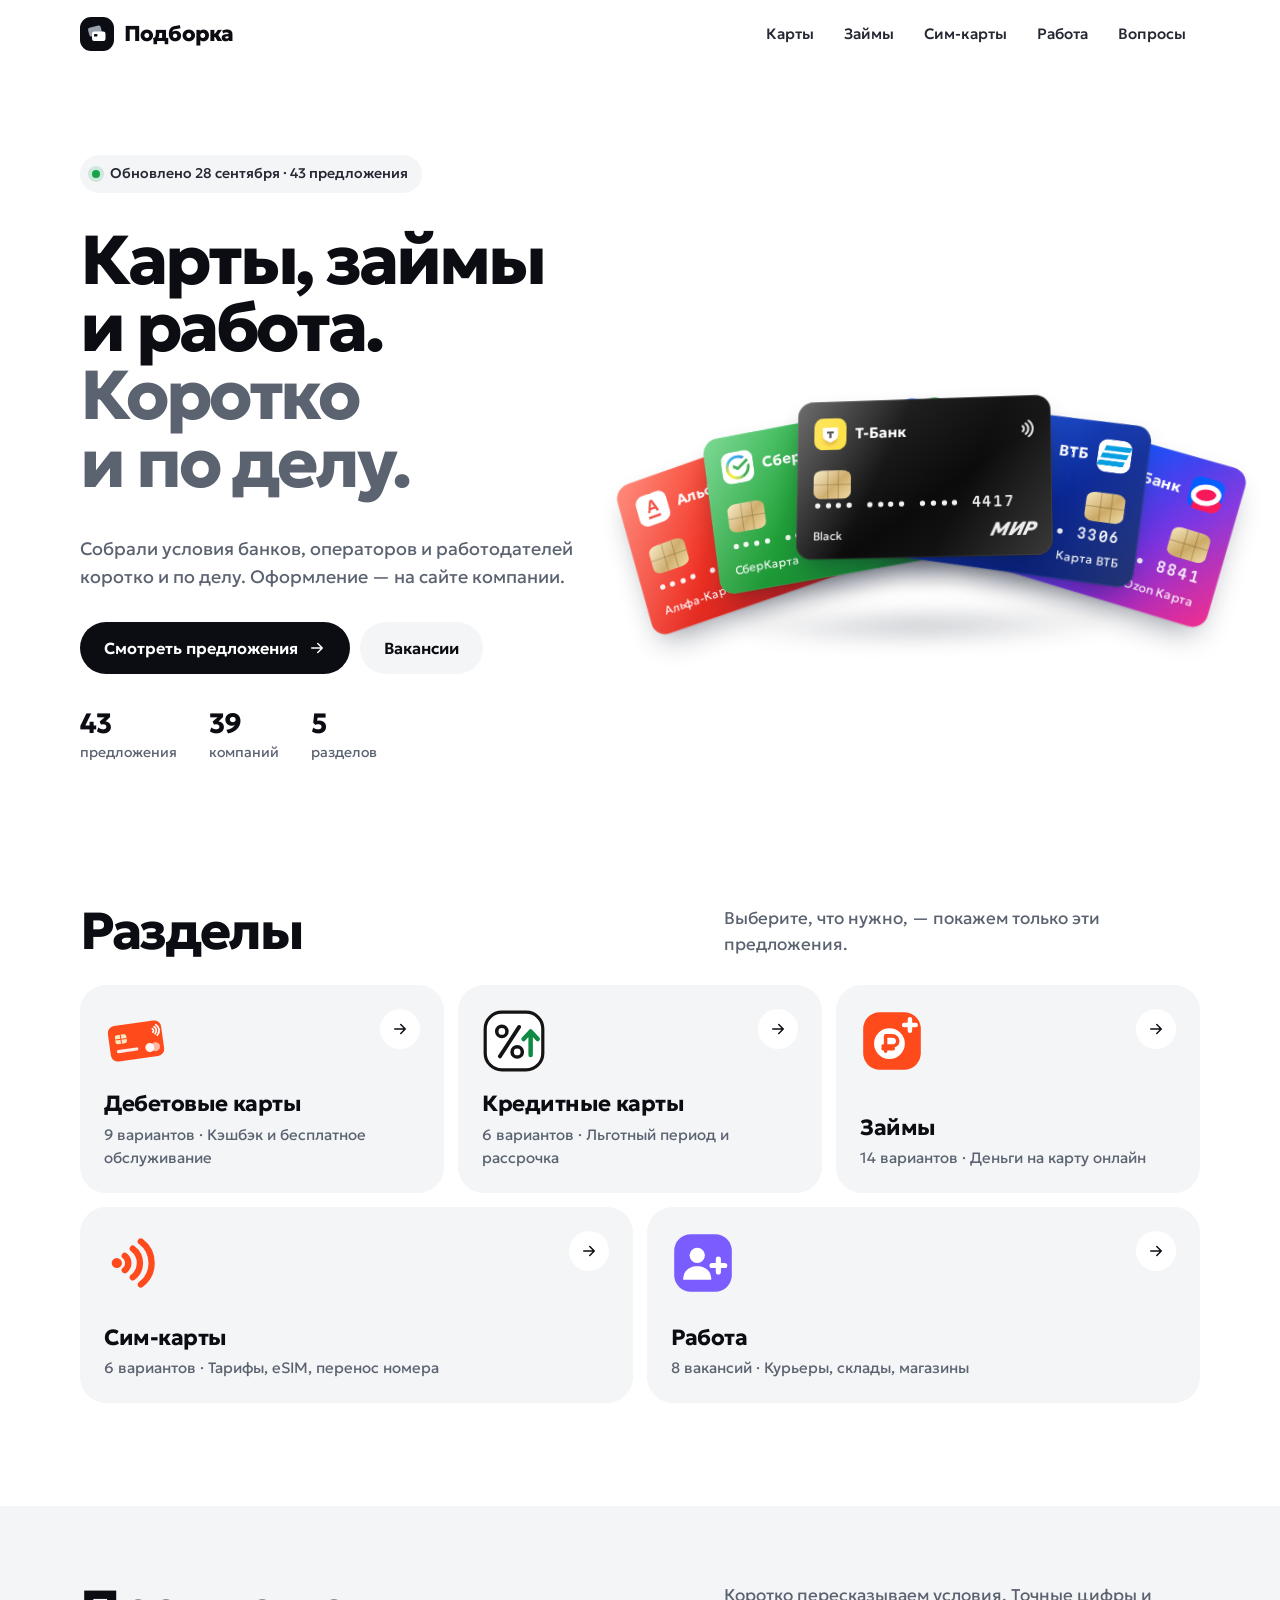
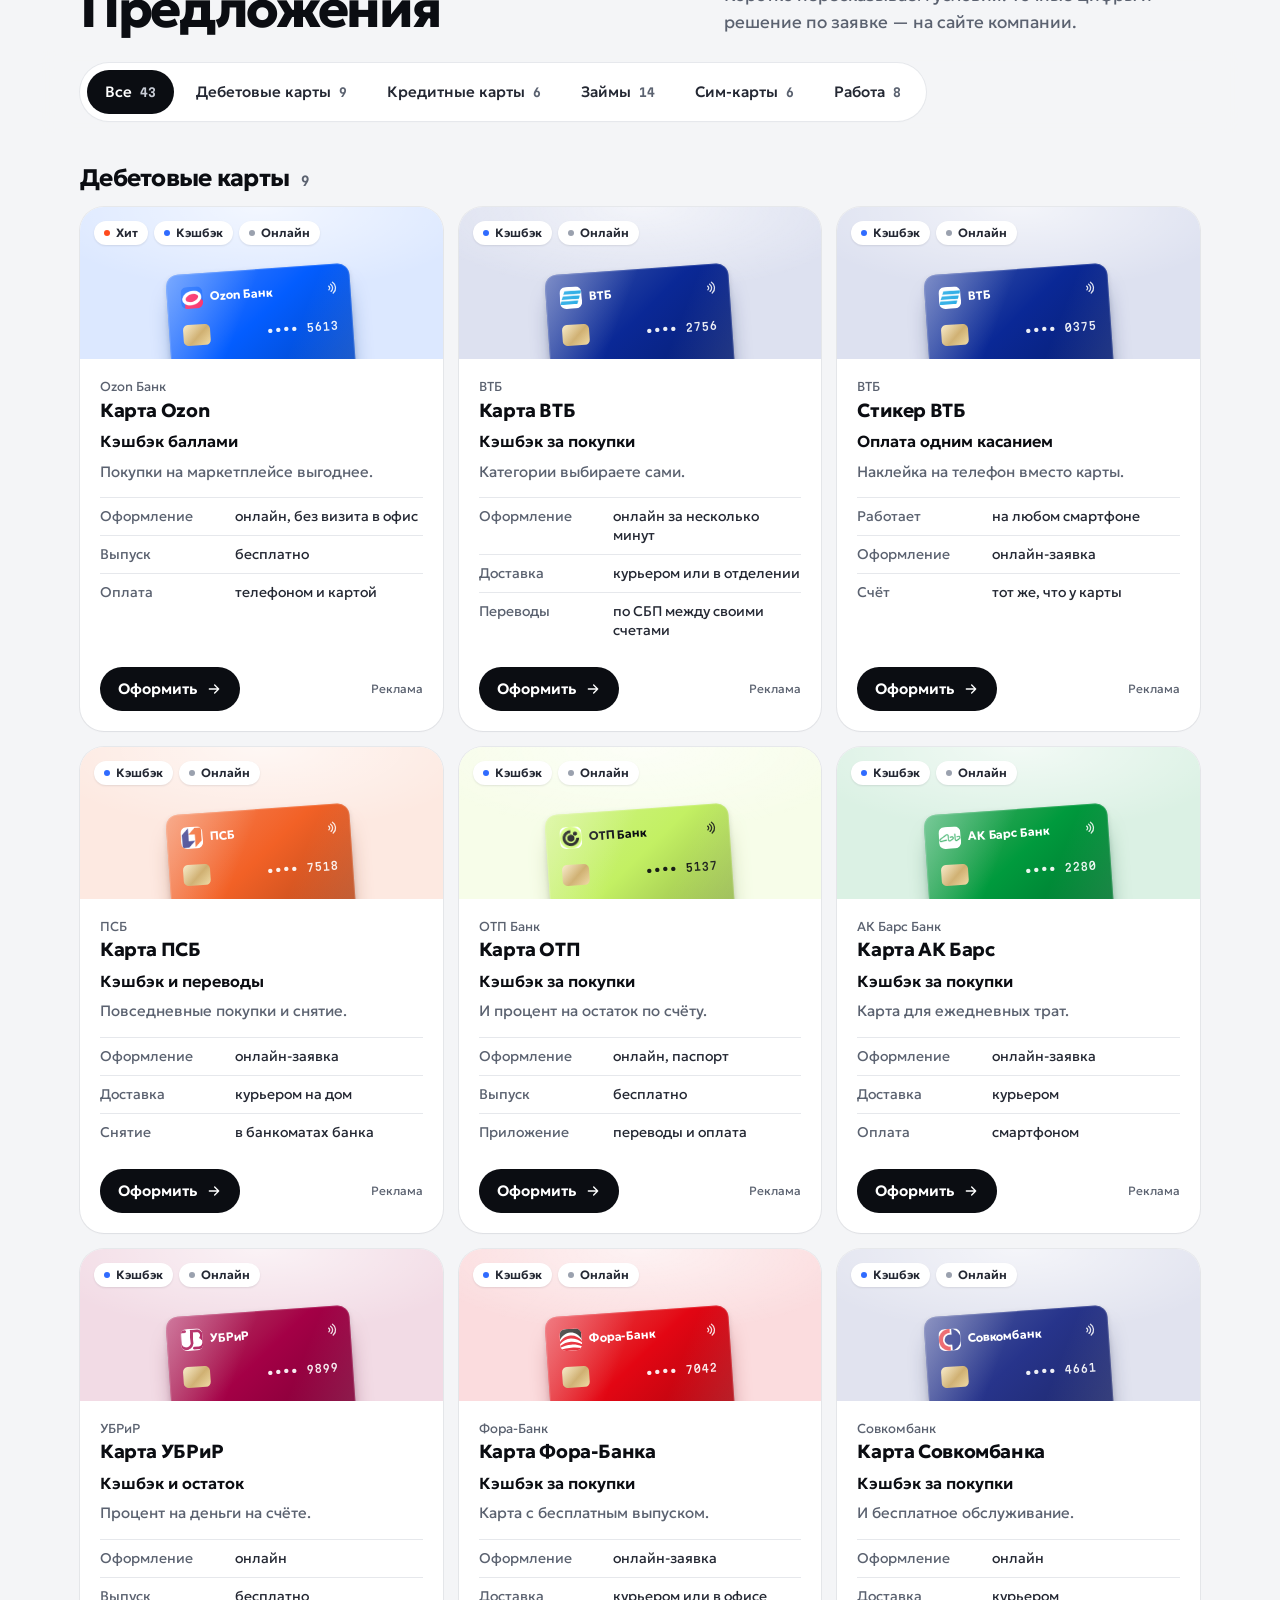
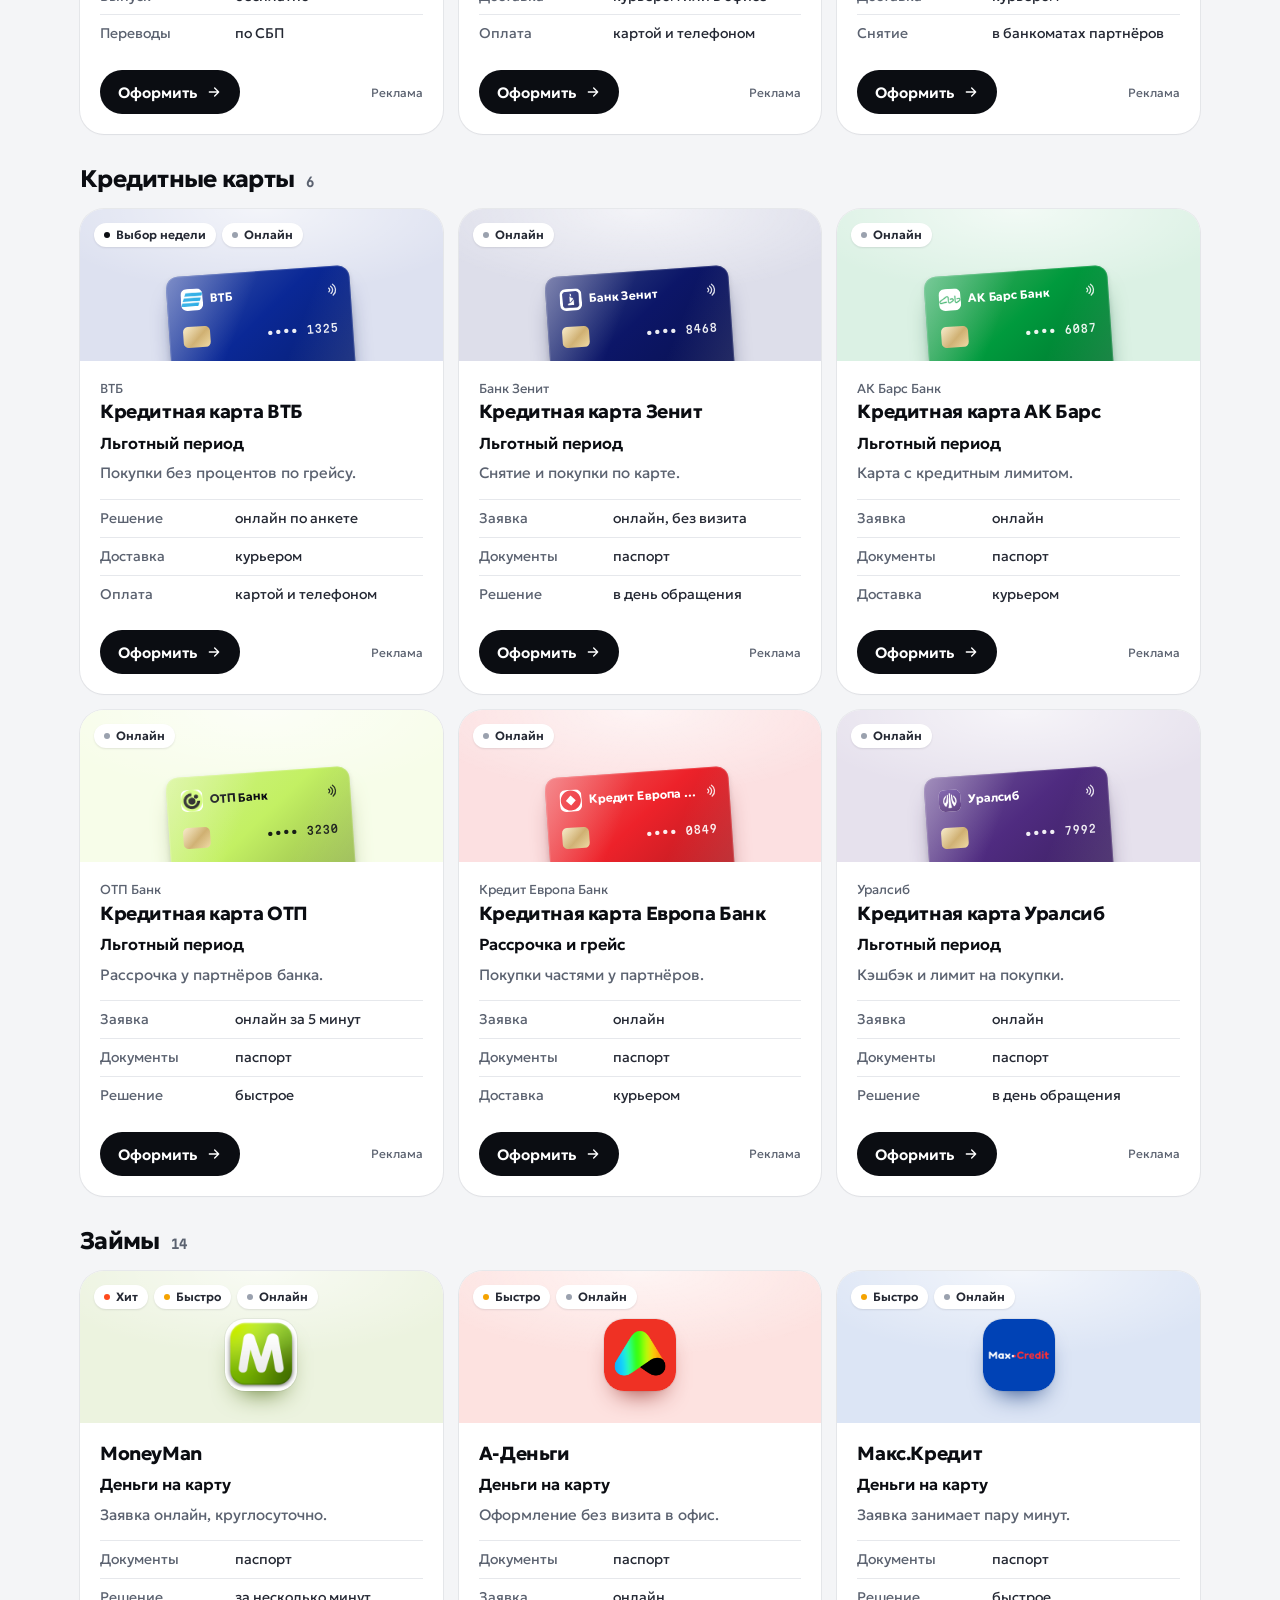
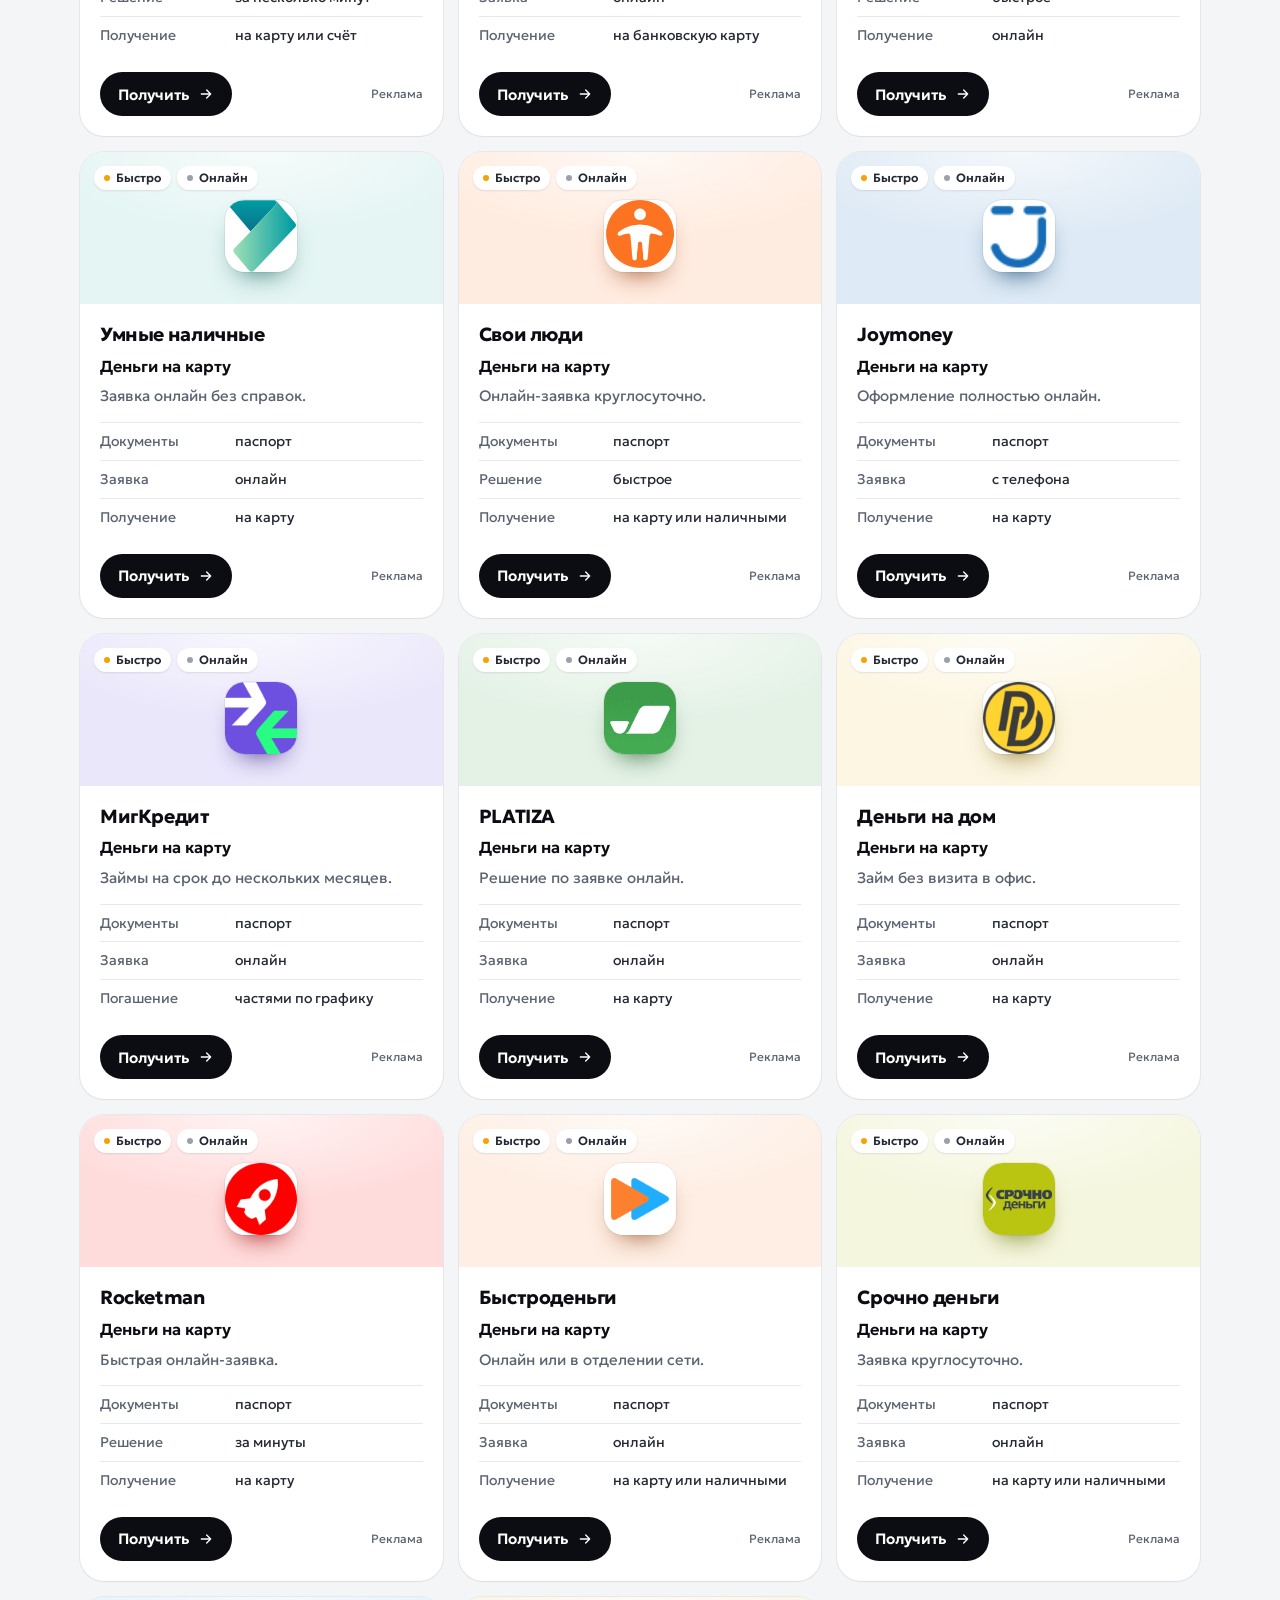
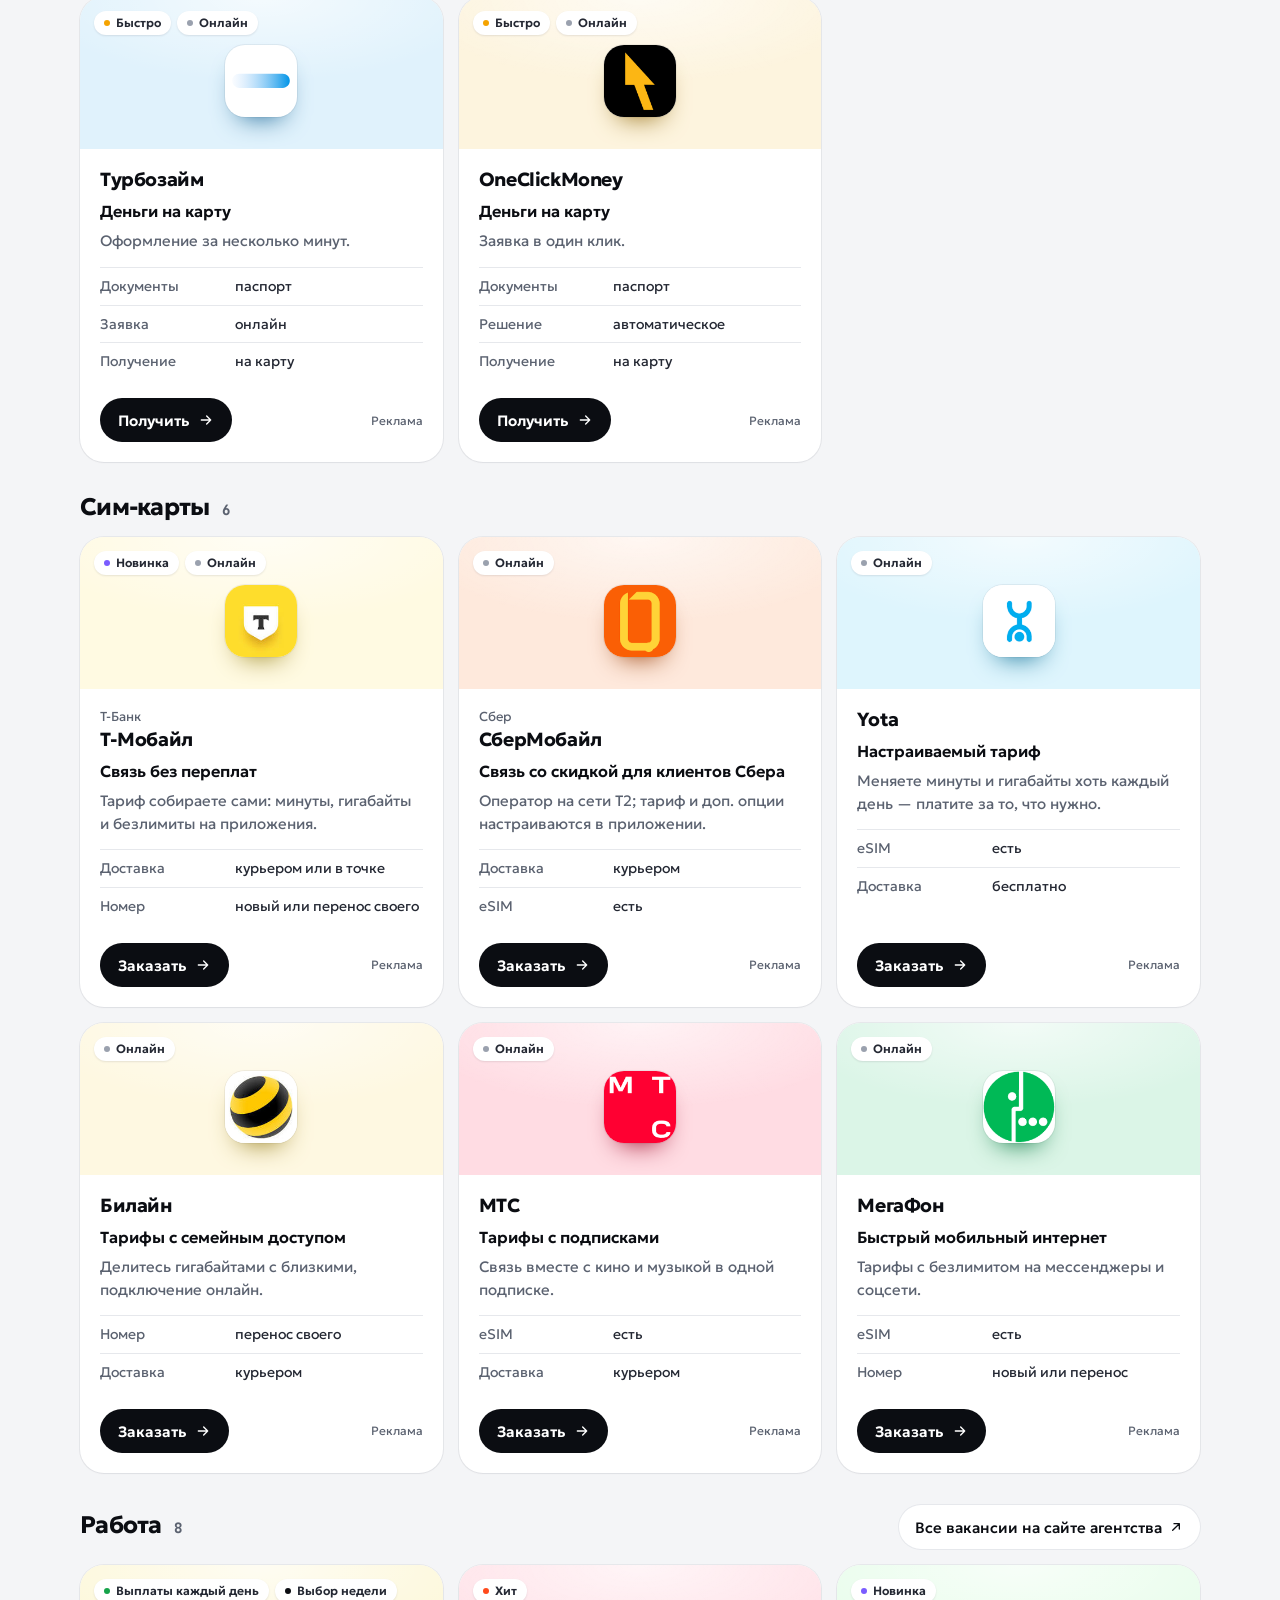
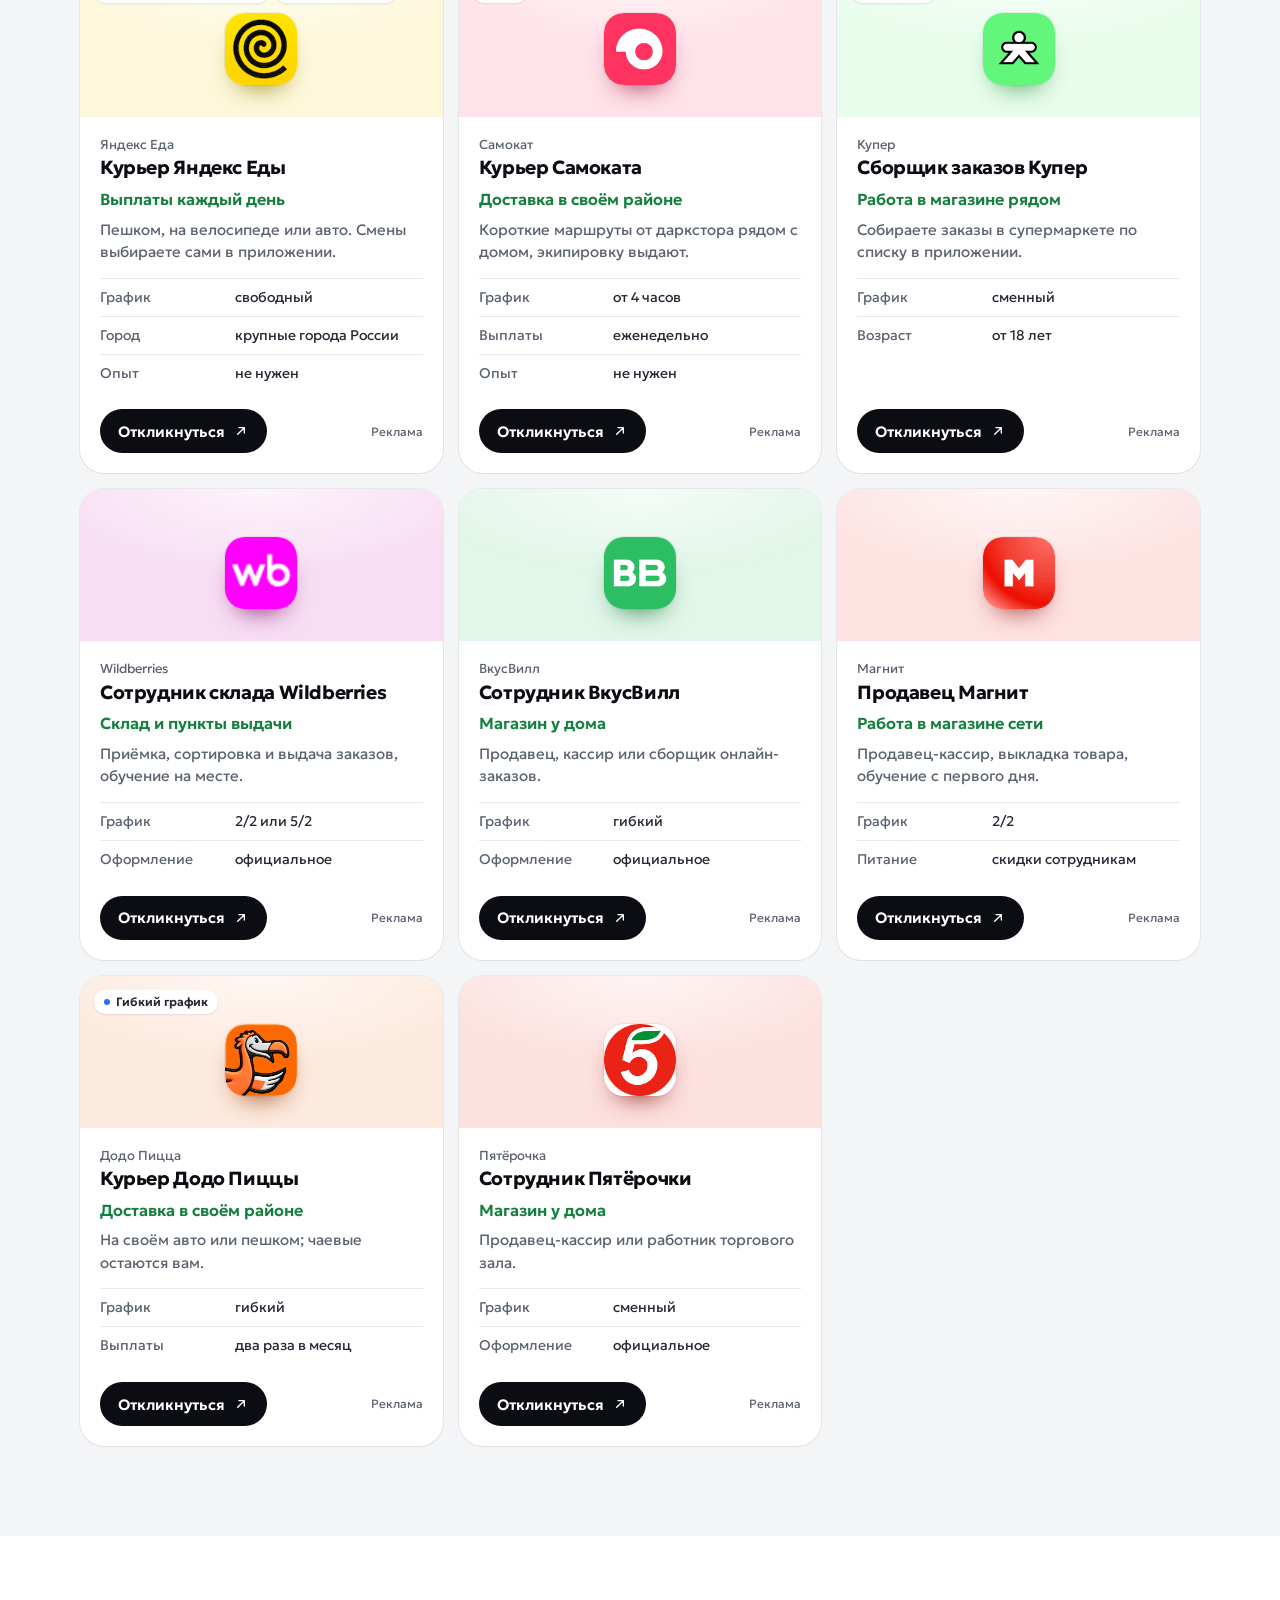
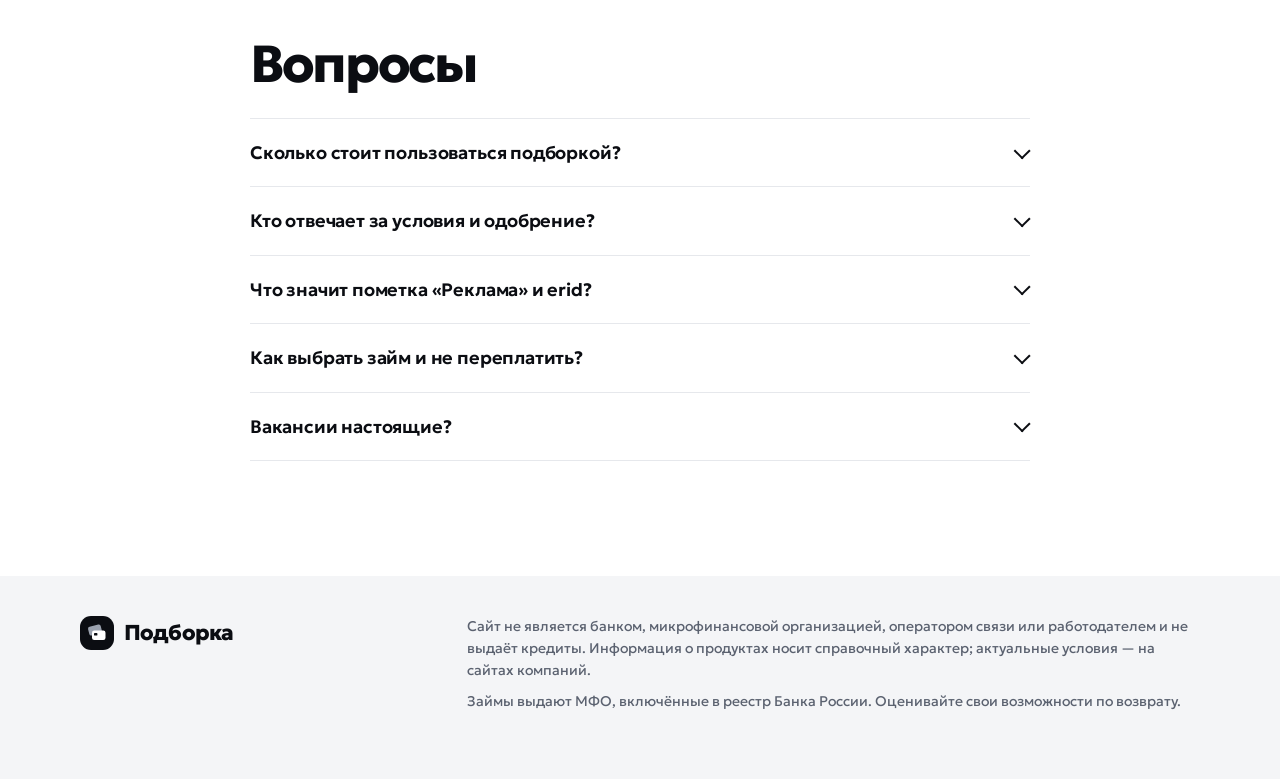
==== index.html @ 1cc056f6 "preview 2026-10-01" ====
<!doctype html>
<html lang="ru">
<head>
<meta charset="utf-8">
<meta name="viewport" content="width=device-width, initial-scale=1">
<title>Подборка — карты, займы, сим-карты и вакансии</title>
<meta name="description" content="Подборка дебетовых и кредитных карт, займов, сим-карт и вакансий с понятными условиями. Оформление на сайтах банков и компаний.">
<meta property="og:type" content="website">
<meta property="og:title" content="Подборка — карты, займы, связь и работа">
<meta property="og:description" content="Подборка карт, займов, сим-карт и вакансий с понятными условиями.">
<meta property="og:image" content="https://daviddavidso.github.io/efir-vitrina/img/og.jpg">
<meta name="twitter:card" content="summary_large_image">
<link rel="icon" href="img/favicon.svg" type="image/svg+xml">
<link rel="preload" href="fonts/Geologica.woff2" as="font" type="font/woff2" crossorigin>
<link rel="stylesheet" href="css/style.css">
<link rel="stylesheet" href="css/emoji.css">
<script>document.documentElement.classList.add('js');</script>
</head>
<body>
<a class="skip" href="#main">Перейти к основному содержимому</a>

<header class="hdr" id="hdr">
  <div class="wrap hdr__in">
    <a class="logo" href="#top"><span class="logo__mark"><svg viewBox="0 0 24 24" aria-hidden="true"><rect x="3.5" y="4.5" width="13" height="9" rx="2" fill="#9AA1AE" transform="rotate(-14 10 9)"/><rect x="7" y="9.5" width="13.5" height="9.5" rx="2.2" fill="#fff"/><rect x="9" y="12" width="3.4" height="2.6" rx=".7" fill="#0B0D12"/></svg></span><span data-site="name">Подборка</span><span class="vh"> — в начало страницы</span></a>
    <nav aria-label="Основное меню">
      <ul>
        <li><a href="#cat-debit">Карты</a></li>
        <li><a href="#cat-mfo">Займы</a></li>
        <li><a href="#cat-sim">Сим-карты</a></li>
        <li><a href="#cat-hr">Работа</a></li>
        <li><a href="#faq">Вопросы</a></li>
      </ul>
    </nav>
    <a class="btn btn--sm" id="tg-link" href="#" hidden>Телеграм<span class="vh">: канал <span data-site="name">Подборка</span> (откроется в новой вкладке)</span></a>
  </div>
</header>

<main id="main">
  <section class="hero wrap" id="top">
    <div class="hero__grid">
      <div class="hero__head">
        <p class="pill"><i aria-hidden="true"></i><span id="pill">Подборка обновляется каждую неделю</span></p>
        <h1 id="hero-h">Карты, займы и&nbsp;работа. <span>Коротко и&nbsp;по&nbsp;делу.</span></h1>
      </div>
      <div class="fan" id="fan" aria-hidden="true">
        <div class="fan__stage" id="fan-stage">
          <div class="fan__floor"></div>
          <div class="bank bank--alfa" data-slot="0">
            <div class="bank__face">
              <div class="bank__top"><img class="bank__logo" src="img/logos/alfabank.png" alt=""><span>Альфа-Банк</span><svg class="bank__nfc" viewBox="0 0 40 60" fill="none" stroke="currentColor" stroke-width="6" stroke-linecap="round"><path d="M6 22 A10 10 0 0 1 6 38"/><path d="M15 14 A20 20 0 0 1 15 46"/><path d="M24 6 A30 30 0 0 1 24 54"/></svg></div>
              <div class="bank__chip"></div><div class="bank__num">•••• •••• •••• 1073</div>
              <div class="bank__bottom"><span>Альфа-Карта</span></div>
            </div>
          </div>
          <div class="bank bank--sber" data-slot="1">
            <div class="bank__face">
              <div class="bank__top"><img class="bank__logo" src="img/logos/sberbank.png" alt=""><span>Сбер</span><svg class="bank__nfc" viewBox="0 0 40 60" fill="none" stroke="currentColor" stroke-width="6" stroke-linecap="round"><path d="M6 22 A10 10 0 0 1 6 38"/><path d="M15 14 A20 20 0 0 1 15 46"/><path d="M24 6 A30 30 0 0 1 24 54"/></svg></div>
              <div class="bank__chip"></div><div class="bank__num">•••• •••• •••• 5520</div>
              <div class="bank__bottom"><span>СберКарта</span></div>
            </div>
          </div>
          <div class="bank bank--t" data-slot="2">
            <div class="bank__face">
              <div class="bank__top"><img class="bank__logo" src="img/logos/tbank.png" alt=""><span>Т-Банк</span><svg class="bank__nfc" viewBox="0 0 40 60" fill="none" stroke="currentColor" stroke-width="6" stroke-linecap="round"><path d="M6 22 A10 10 0 0 1 6 38"/><path d="M15 14 A20 20 0 0 1 15 46"/><path d="M24 6 A30 30 0 0 1 24 54"/></svg></div>
              <div class="bank__chip"></div><div class="bank__num">•••• •••• •••• 4417</div>
              <div class="bank__bottom"><span>Black</span><span class="bank__mir">МИР</span></div>
            </div>
          </div>
          <div class="bank bank--vtb bank--r" data-slot="3">
            <div class="bank__face">
              <div class="bank__top"><img class="bank__logo" src="img/logos/vtb.png" alt=""><span>ВТБ</span><svg class="bank__nfc" viewBox="0 0 40 60" fill="none" stroke="currentColor" stroke-width="6" stroke-linecap="round"><path d="M6 22 A10 10 0 0 1 6 38"/><path d="M15 14 A20 20 0 0 1 15 46"/><path d="M24 6 A30 30 0 0 1 24 54"/></svg></div>
              <div class="bank__chip"></div><div class="bank__num">•••• •••• •••• 3306</div>
              <div class="bank__bottom"><span>Карта ВТБ</span></div>
            </div>
          </div>
          <div class="bank bank--ozon bank--r" data-slot="4">
            <div class="bank__face">
              <div class="bank__top"><img class="bank__logo" src="img/logos/ozon.png" alt=""><span>Ozon Банк</span><svg class="bank__nfc" viewBox="0 0 40 60" fill="none" stroke="currentColor" stroke-width="6" stroke-linecap="round"><path d="M6 22 A10 10 0 0 1 6 38"/><path d="M15 14 A20 20 0 0 1 15 46"/><path d="M24 6 A30 30 0 0 1 24 54"/></svg></div>
              <div class="bank__chip"></div><div class="bank__num">•••• •••• •••• 8841</div>
              <div class="bank__bottom"><span>Ozon Карта</span></div>
            </div>
          </div>
        </div>
      </div>
      <div class="hero__body">
        <p class="hero__lead" data-site="tagline">Собрали условия банков, операторов и работодателей коротко и по делу. Оформление — на сайте компании.</p>
        <div class="hero__cta">
          <a class="btn" href="#catalog">Смотреть предложения<svg viewBox="0 0 24 24" aria-hidden="true" fill="none" stroke="currentColor" stroke-width="2" stroke-linecap="round" stroke-linejoin="round"><path d="M5 12h14M13 6l6 6-6 6"/></svg></a>
          <a class="btn btn--soft" href="#cat-hr" data-f="hr">Вакансии</a>
        </div>
        <ul class="hero__facts" id="facts" role="list"></ul>
      </div>

    </div>
  </section>

  <section class="sec wrap" id="sections-sec">
    <div class="sec__head">
      <h2 id="sections-h">Разделы</h2>
      <p>Выберите, что нужно, — покажем только эти предложения.</p>
    </div>
    <ul class="bento" id="bento" role="list"></ul>
  </section>

  <section class="catalog" id="catalog" aria-labelledby="catalog-h">
    <div class="wrap">
      <div class="sec__head">
        <h2 id="catalog-h">Предложения</h2>
        <p>Коротко пересказываем условия. Точные цифры и решение по заявке — на сайте компании.</p>
      </div>
      <div class="filters"><div class="seg" role="group" aria-label="Показать раздел" id="filters"></div></div>
      <p class="vh" role="status" id="count-status"></p>
      <p class="vh" role="status" id="cta-status"></p>
      <div id="sections"><p class="state" id="state" role="status">Загружаем подборку…</p></div>
    </div>
  </section>

  <section class="sec wrap faq" id="faq">
    <div class="sec__head"><h2 id="faq-h">Вопросы</h2></div>
    <details><summary>Сколько стоит пользоваться подборкой?</summary><p>Нисколько. Вы переходите на сайт банка, оператора или компании и оформляете продукт там — на их условиях.</p></details>
    <details><summary>Кто отвечает за условия и одобрение?</summary><p>Банк, МФО, оператор связи или работодатель. Мы коротко пересказываем условия, но точные цифры, тарифы и решение по заявке — всегда на сайте компании. Перед оформлением прочитайте их полностью.</p></details>
    <details><summary>Что значит пометка «Реклама» и erid?</summary><p>Ссылки в подборке рекламные. По закону такие ссылки маркируются, а номер erid показывает, что реклама зарегистрирована.</p></details>
    <details><summary>Как выбрать займ и не переплатить?</summary><p>Смотрите полную стоимость займа (ПСК) — она указана на сайте МФО. Берите сумму, которую точно вернёте в срок, и не оформляйте несколько займов сразу.</p></details>
    <details><summary>Вакансии настоящие?</summary><p>Да, это открытые вакансии компаний-партнёров. Кнопка «Откликнуться» открывает вакансию на сайте кадрового агентства — там оставляете заявку, а собеседование и оформление — у работодателя.</p></details>
  </section>
</main>

<footer class="ftr">
  <div class="wrap ftr__grid">
    <div><span class="logo"><span class="logo__mark"><svg viewBox="0 0 24 24" aria-hidden="true"><rect x="3.5" y="4.5" width="13" height="9" rx="2" fill="#9AA1AE" transform="rotate(-14 10 9)"/><rect x="7" y="9.5" width="13.5" height="9.5" rx="2.2" fill="#fff"/><rect x="9" y="12" width="3.4" height="2.6" rx=".7" fill="#0B0D12"/></svg></span><span data-site="name">Подборка</span></span></div>
    <div>
      <p>Сайт не является банком, микрофинансовой организацией, оператором связи или работодателем и не выдаёт кредиты. Информация о продуктах носит справочный характер; актуальные условия — на сайтах компаний.</p>
      <p>Займы выдают МФО, включённые в реестр Банка России. Оценивайте свои возможности по возврату.</p>
      <p data-site="note"></p>
    </div>
  </div>
</footer>

<script src="js/emoji.js"></script>
<script src="js/brands.js"></script>
<script src="js/app.js"></script>
</body>
</html>
---- css/style.css ----
/* Витрина финпредложений, версия 2: белый минимализм 2026, нейтральная (без привязки к каналу/бренду). Холодные нейтральные поверхности, один сигнальный цвет
   на мелочах, 3D-веер карт в первом экране, каталог — белые карточки в цветах брендов на светлой полосе. */

@font-face { font-family: "Geologica"; src: url(../fonts/Geologica.woff2) format("woff2"); font-weight: 100 900; font-display: swap; }
@font-face { font-family: "Martian Mono"; src: url(../fonts/MartianMono.woff2) format("woff2"); font-weight: 100 800; font-stretch: 75% 112%; font-display: swap; }

:root {
  --bg: #FFFFFF;
  --surface: #F4F5F7;
  --surface-2: #ECEEF1;
  --line: #E6E8EC;
  --ink: #0B0D12;
  --ink-2: #242833;
  --muted: #5B6270;
  --signal: #FF4A1C;
  --radius: 26px;
  --gutter: clamp(16px, 4vw, 40px);
  --f: "Geologica", system-ui, -apple-system, "Segoe UI", sans-serif;
  --f-mono: "Martian Mono", ui-monospace, "SF Mono", Menlo, monospace;
  --ease-out: cubic-bezier(.16, 1, .3, 1);
}
* { box-sizing: border-box; }
[hidden] { display: none !important; }
/* шапка и полоса фильтра липкие: якоря и фокус не должны уходить под них. --hdr/--flt — их реальная высота (js/app.js) */
html { scroll-padding-top: calc(var(--hdr, 69px) + 12px); -webkit-text-size-adjust: 100%; }
@media (prefers-reduced-motion: no-preference) { html { scroll-behavior: smooth; } }
body { margin: 0; background: var(--bg); color: var(--ink); font: 400 1.0625rem/1.55 var(--f); -webkit-font-smoothing: antialiased; overflow-x: clip; }
img { max-width: 100%; display: block; }
a { color: inherit; text-decoration-thickness: 1.5px; text-underline-offset: 3px; }
button { font: inherit; color: inherit; }
:focus-visible { outline: 2.5px solid var(--ink); outline-offset: 3px; }
.vh { position: absolute !important; width: 1px; height: 1px; padding: 0; margin: -1px; overflow: hidden; clip: rect(0 0 0 0); white-space: nowrap; border: 0; }
.wrap { width: min(1200px, 100%); margin-inline: auto; padding-inline: var(--gutter); }
.skip { position: absolute; left: 12px; top: -100px; z-index: 60; padding: 12px 16px; border-radius: 12px; background: var(--ink); color: #fff; font-weight: 600; text-decoration: none; }
.skip:focus { top: 12px; }

/* ---------- кнопки ---------- */
.btn { display: inline-flex; align-items: center; justify-content: center; gap: 10px; min-height: 52px; padding: 0 24px; border-radius: 999px; border: 0;
  background: var(--ink); color: #fff; font: 600 1rem/1 var(--f); text-decoration: none; cursor: pointer; white-space: nowrap;
  transition: transform .2s var(--ease-out), background-color .2s; }
.btn:hover { background: var(--ink-2); }
.btn:active { transform: scale(.98); }
.btn svg { width: 18px; height: 18px; flex: none; }
.btn--soft { background: var(--surface); color: var(--ink); }
.btn--soft:hover { background: var(--surface-2); }
.btn--sm { min-height: 44px; padding: 0 18px; font-size: .9375rem; }

/* ---------- шапка ---------- */
.hdr { position: sticky; top: 0; z-index: 30; background: rgba(255,255,255,.86); -webkit-backdrop-filter: saturate(1.6) blur(14px); backdrop-filter: saturate(1.6) blur(14px); border-bottom: 1px solid transparent; transition: border-color .2s; }
.hdr.is-stuck { border-bottom-color: var(--line); }
.hdr__in { display: flex; align-items: center; gap: 12px; min-height: 68px; }
.logo { display: inline-flex; align-items: center; gap: 10px; text-decoration: none; font: 800 1.35rem/1 var(--f); letter-spacing: -.04em; }
.logo__mark { width: 34px; height: 34px; border-radius: 11px; background: var(--ink); display: grid; place-items: center; flex: none; }
.logo__mark svg { width: 24px; height: 24px; }
.hdr nav { margin-left: auto; }
.hdr nav ul { display: flex; gap: 2px; list-style: none; margin: 0; padding: 0; }
.hdr nav a { display: inline-flex; align-items: center; min-height: 44px; padding: 0 14px; border-radius: 999px; text-decoration: none; font-weight: 500; font-size: .9375rem; color: var(--ink-2); }
.hdr nav a:hover { background: var(--surface); }
.hdr .btn { margin-left: 6px; }
@media (max-width: 880px) { .hdr nav { display: none; } .hdr .btn { margin-left: auto; } }

/* ---------- первый экран ---------- */
.hero { padding-top: clamp(32px, 6vw, 72px); padding-bottom: clamp(16px, 3vw, 40px); }
.hero__grid { display: grid; gap: clamp(8px, 3vw, 40px); align-items: center; }
@media (min-width: 1000px) {
  .hero__grid { grid-template-columns: minmax(0, 1fr) minmax(0, 1.05fr); grid-template-areas: "head fan" "body fan"; align-items: end; }
  .hero__head { grid-area: head; } .hero__body { grid-area: body; align-self: start; } .fan { grid-area: fan; align-self: center; }
}
.pill { display: inline-flex; align-items: center; gap: 10px; padding: 8px 14px 8px 12px; border-radius: 999px; background: var(--surface); font-size: .875rem; font-weight: 500; color: var(--ink-2); }
.pill i { width: 8px; height: 8px; border-radius: 50%; background: #16A34A; flex: none; box-shadow: 0 0 0 4px rgba(22,163,74,.16); }
.hero h1 { margin: 20px 0 0; font: 750 clamp(2.5rem, 5.4vw, 4.4rem)/.98 var(--f); letter-spacing: -.045em; text-wrap: balance; }
.hero h1 span { color: var(--muted); }
.hero__lead { margin: 0; max-width: 30em; font-size: clamp(1.0625rem, 1.4vw, 1.1875rem); color: var(--muted); text-wrap: pretty; }
.hero__cta { display: flex; flex-wrap: wrap; gap: 10px; margin-top: 30px; }
.hero__facts { display: flex; flex-wrap: wrap; gap: 8px 32px; margin: 36px 0 0; padding: 0; list-style: none; }
.hero__facts b { display: block; font: 750 1.75rem/1 var(--f); letter-spacing: -.04em; }
.hero__facts span { font-size: .875rem; color: var(--muted); }

/* ---------- веер карт ----------
   Весь веер — одна плоскость, наклонённая в 3D, поэтому карты не режут друг друга, а порядок слоёв задаёт z-index.
   .bank — неподвижная зона под курсором, .bank__face — сама карта: при наведении поднимается только она,
   и карта не «убегает» из-под курсора. Место карты в веере — data-slot (0…4); клик «вытаскивает» карту вперёд (js/app.js).
   --p — насколько веер раскрыт (1 — полностью, 0 — одна карта): считается из прокрутки, вниз — сворачивается. */
.fan { --k: 1; --p: 1; position: relative; height: clamp(250px, 36vw, 440px); perspective: 1600px; user-select: none; -webkit-user-select: none; }
.fan__stage { position: absolute; inset: 0; transform: rotateX(var(--rx, 12deg)) rotateY(var(--ry, -8deg)); transition: transform .9s var(--ease-out); }
.fan__floor { position: absolute; left: 14%; right: 14%; bottom: 6%; height: 40px; border-radius: 50%; background: radial-gradient(closest-side, rgba(15,23,42,.22), transparent); filter: blur(8px); opacity: 0; scale: .55 1; transition: opacity 1s .3s, scale .7s var(--ease-out); }
.fan.is-open .fan__floor { opacity: 1; scale: calc(.55 + .45 * var(--p)) 1; }
.bank { --w: clamp(160px, 20vw, 262px); --tx: 0px; --ty: 0px; --rot: 0deg; --z: 1;
  position: absolute; left: 50%; bottom: 24%; width: var(--w); aspect-ratio: 1.586; margin-left: calc(var(--w) / -2);
  transform-origin: 50% 140%;
  transform: translate(var(--tx), var(--ty)) rotate(var(--rot));
  z-index: var(--z);
  transition: transform .75s var(--ease-out) var(--delay, 0ms), z-index 0s .25s;
  cursor: pointer; -webkit-tap-highlight-color: transparent; touch-action: manipulation; }
/* стопка: центральная сверху, остальные чуть выглядывают из-под неё */
.bank[data-slot="0"] { --ty: 7px; --rot: -3deg; }
.bank[data-slot="1"] { --ty: 3px; --rot: -1.5deg; --z: 3; }
.bank[data-slot="2"] { --z: 5; }
.bank[data-slot="3"] { --ty: 3px; --rot: 1.5deg; --z: 3; }
.bank[data-slot="4"] { --ty: 7px; --rot: 3deg; }
/* веер: пять мест слева направо; между стопкой и веером — пропорционально --p */
.fan.is-open .bank[data-slot="0"] { --tx: calc(var(--w) * -.5 * var(--k) * var(--p)); --ty: calc(7px * (1 - var(--p)) + var(--w) * .1 * var(--k) * var(--p)); --rot: calc(-3deg * (1 - var(--p)) - 18deg * var(--k) * var(--p)); }
.fan.is-open .bank[data-slot="1"] { --tx: calc(var(--w) * -.26 * var(--k) * var(--p)); --ty: calc(3px * (1 - var(--p)) + var(--w) * .025 * var(--k) * var(--p)); --rot: calc(-1.5deg * (1 - var(--p)) - 9deg * var(--k) * var(--p)); }
.fan.is-open .bank[data-slot="2"] { --ty: calc(var(--w) * -.03 * var(--p)); }
.fan.is-open .bank[data-slot="3"] { --tx: calc(var(--w) * .26 * var(--k) * var(--p)); --ty: calc(3px * (1 - var(--p)) + var(--w) * .025 * var(--k) * var(--p)); --rot: calc(1.5deg * (1 - var(--p)) + 9deg * var(--k) * var(--p)); }
.fan.is-open .bank[data-slot="4"] { --tx: calc(var(--w) * .5 * var(--k) * var(--p)); --ty: calc(7px * (1 - var(--p)) + var(--w) * .1 * var(--k) * var(--p)); --rot: calc(3deg * (1 - var(--p)) + 18deg * var(--k) * var(--p)); }
.bank__face { position: absolute; inset: 0; border-radius: calc(var(--w) * .06); padding: calc(var(--w) * .066); color: #fff; overflow: hidden;
  display: flex; flex-direction: column;
  box-shadow: 0 1px 1px rgba(0,0,0,.08), 0 14px 30px -10px rgba(15,23,42,.45), inset 0 0 0 1px rgba(255,255,255,.08);
  transition: translate .45s var(--ease-out), scale .45s var(--ease-out), box-shadow .45s var(--ease-out); }
@media (hover: hover) {
  .fan.is-open .bank:hover { z-index: 9; transition: transform .75s var(--ease-out) var(--delay, 0ms), z-index 0s; }
  .fan.is-open .bank:hover .bank__face { translate: 0 -14px; scale: 1.04; box-shadow: 0 1px 1px rgba(0,0,0,.08), 0 30px 50px -18px rgba(15,23,42,.55), inset 0 0 0 1px rgba(255,255,255,.1); }
}
.fan.is-open .bank:active .bank__face { translate: 0 -6px; scale: 1.01; }
/* вытащенная карта — поверх остальных и выше; повторный клик кладёт её обратно */
.fan.is-open .bank.is-picked { z-index: 10; transition: transform .75s var(--ease-out), z-index 0s; }
.fan.is-open .bank.is-picked .bank__face { translate: 0 -30px; scale: 1.06; box-shadow: 0 1px 1px rgba(0,0,0,.08), 0 36px 56px -20px rgba(15,23,42,.6), inset 0 0 0 1px rgba(255,255,255,.12); }
.bank__face::after { content: ""; position: absolute; inset: 0; border-radius: inherit; pointer-events: none;
  background: linear-gradient(115deg, rgba(255,255,255,.3) 0%, rgba(255,255,255,0) 36%, rgba(255,255,255,0) 64%, rgba(255,255,255,.12) 100%); }
.bank__top { display: flex; align-items: center; gap: calc(var(--w) * .036); font-weight: 650; font-size: calc(var(--w) * .06); letter-spacing: -.01em; line-height: 1; }
.bank__logo { width: calc(var(--w) * .13); height: calc(var(--w) * .13); border-radius: 28%; background: #fff; object-fit: cover; flex: none; }
.bank__nfc { margin-left: auto; width: calc(var(--w) * .052); height: auto; opacity: .9; }
.bank__chip { margin-top: calc(var(--w) * .08); width: calc(var(--w) * .15); aspect-ratio: 1.3; border-radius: 22%; position: relative; overflow: hidden;
  background: linear-gradient(135deg, #F6E7BE, #C9A55E 55%, #EFD9A0); }
.bank__chip::before, .bank__chip::after { content: ""; position: absolute; background: rgba(90,60,10,.35); }
.bank__chip::before { left: 0; right: 0; top: 50%; height: 1px; }
.bank__chip::after { top: 0; bottom: 0; left: 36%; width: 1px; box-shadow: calc(var(--w) * .042) 0 0 rgba(90,60,10,.35); }
.bank__num { margin-top: auto; font: 500 calc(var(--w) * .054)/1 var(--f-mono); font-stretch: 87%; letter-spacing: .12em; opacity: .94; }
.bank__bottom { display: flex; align-items: flex-end; justify-content: space-between; margin-top: calc(var(--w) * .045); font-size: calc(var(--w) * .046); opacity: .92; line-height: 1; }
.bank__mir { font: 800 italic calc(var(--w) * .074)/1 var(--f); letter-spacing: -.02em; }
.bank--t .bank__face { background: linear-gradient(145deg, #2E2E2E, #0B0B0B 58%, #1D1D1D); }
.bank--alfa .bank__face { background: linear-gradient(145deg, #FF5A44, #EF3124 45%, #B3141B); }
.bank--sber .bank__face { background: linear-gradient(145deg, #45C866, #21A038 45%, #0E7530); }
.bank--vtb .bank__face { background: linear-gradient(145deg, #3371FF, #0A2896 60%, #06185F); }
.bank--ozon .bank__face { background: linear-gradient(135deg, #2D74FF, #005BFF 30%, #7B2FE0 68%, #F1117E); }
/* правые карты: логотип и название справа — банк виден, даже когда левую половину закрывает соседняя карта */
.bank--r .bank__top { flex-direction: row-reverse; }
.bank--r .bank__nfc { margin-left: 0; margin-right: auto; scale: -1 1; }
.bank--r .bank__chip { align-self: flex-end; }
.bank--r .bank__num { text-align: right; }
.bank--r .bank__bottom { justify-content: flex-end; }
@media (prefers-reduced-motion: reduce) { .bank, .bank__face, .fan__stage, .fan__floor { transition: none !important; } }
@media (max-width: 999px) { .fan { margin-block: 8px 4px; } }
/* на узком экране веер собраннее, чтобы крайние карты не выходили за край */
@media (max-width: 600px) { .fan { --k: .62; height: clamp(210px, 60vw, 260px); } .bank { --w: clamp(150px, 44vw, 210px); bottom: 16%; } }

/* ---------- разделы-плитки ---------- */
.sec { padding-top: clamp(56px, 8vw, 104px); }
.sec__head { display: flex; flex-wrap: wrap; align-items: end; justify-content: space-between; gap: 12px 24px; margin-bottom: 28px; }
.sec__head h2 { margin: 0; font: 750 clamp(2rem, 4.2vw, 3.25rem)/1 var(--f); letter-spacing: -.045em; }
.sec__head p { margin: 0; max-width: 28em; color: var(--muted); }
.bento { display: grid; gap: 14px; grid-template-columns: repeat(6, minmax(0, 1fr)); list-style: none; margin: 0; padding: 0; }
.bento li { grid-column: span 2; min-width: 0; }
.bento li:nth-child(4), .bento li:nth-child(5) { grid-column: span 3; }
@media (max-width: 900px) { .bento { grid-template-columns: repeat(2, minmax(0, 1fr)); } .bento li, .bento li:nth-child(4), .bento li:nth-child(5) { grid-column: span 1; } .bento li:last-child:nth-child(odd) { grid-column: span 2; } }
.tile { position: relative; display: grid; grid-template-columns: 1fr auto; gap: 18px 16px; align-content: space-between; min-height: 196px; height: 100%; padding: 24px; border-radius: var(--radius);
  background: var(--surface); text-decoration: none; transition: background-color .25s; }
@media (hover: hover) { .tile:hover { background: var(--surface-2); } .tile:hover .tile__arrow { transform: rotate(-45deg); } }
.tile__ico { display: block; width: 64px; height: 64px; }
.tile__arrow { width: 40px; height: 40px; border-radius: 50%; background: #fff; display: grid; place-items: center; transition: transform .35s var(--ease-out); }
.tile__arrow svg { width: 18px; height: 18px; }
.tile__txt { grid-column: 1 / -1; }
.tile__txt b { display: block; color: var(--ink); font: 700 1.375rem/1.15 var(--f); letter-spacing: -.02em; }
.tile__txt > span { display: block; margin-top: 6px; color: var(--muted); font-size: .9375rem; }
/* эмодзи двигаются только при наведении или фокусе — в покое плитки тихие и стоят в первом кадре
   (специфичность выше правил emoji.css, иначе «Сим-карты» мигали бы без наведения) */
@media (hover: hover) { .bento .tile:not(:hover):not(:focus-visible) .emj * { animation-name: none; } }
@media (hover: none) { .bento .tile:not(:focus-visible) .emj * { animation-name: none; } }
@media (prefers-reduced-motion: reduce) { .tile .emj * { animation: none !important; } .tile, .tile__arrow { transition: none; } }
@media (max-width: 600px) {
  .tile { min-height: 150px; padding: 18px; gap: 14px 10px; border-radius: 22px; }
  .tile__ico { width: 48px; height: 48px; }
  .tile__arrow { width: 34px; height: 34px; }
  .tile__txt b { font-size: 1.125rem; }
  .tile__txt > span { font-size: .8125rem; }
  .tile__note { display: none; }
}
@media (max-width: 340px) { .bento { grid-template-columns: minmax(0, 1fr); } .bento li, .bento li:last-child:nth-child(odd) { grid-column: span 1; } }

/* ---------- каталог: светлая полоса, белые карточки ---------- */
.catalog { margin-top: clamp(56px, 8vw, 104px); padding: clamp(48px, 6vw, 80px) 0 clamp(56px, 7vw, 96px); background: var(--surface); }
.catalog .sec__head { margin-bottom: 16px; }
.filters { position: sticky; top: calc(var(--hdr, 69px) - 1px); z-index: 20; margin-inline: calc(var(--gutter) * -1); padding: 12px var(--gutter); background: rgba(244,245,247,.9); -webkit-backdrop-filter: blur(14px); backdrop-filter: blur(14px); }
.seg { position: relative; display: flex; gap: 4px; padding: 7px; border-radius: 29px; background: #fff; box-shadow: 0 0 0 1px var(--line), 0 1px 2px rgba(15,23,42,.04); overflow-x: auto; scrollbar-width: thin; scroll-padding-inline: 12px; width: max-content; max-width: 100%; }
/* position: relative — чтобы скрытые подписи (.vh) внутри кнопок оставались в ленте и не растягивали страницу на телефоне */
.fbtn { position: relative; flex: none; display: inline-flex; align-items: center; gap: 8px; min-height: 44px; padding: 0 18px; border-radius: 999px; border: 0; background: transparent; color: var(--ink-2); font-weight: 500; font-size: .9375rem; cursor: pointer; transition: background-color .2s, color .2s; }
.fbtn:hover { background: var(--surface); }
.fbtn span { font: 600 .75rem/1 var(--f-mono); font-stretch: 87%; color: var(--muted); }
.fbtn[aria-pressed="true"] { background: var(--ink); color: #fff; }
.fbtn[aria-pressed="true"] span { color: #C9CDD6; }
@media (forced-colors: active) {
  .fbtn[aria-pressed="true"] { forced-color-adjust: none; background: Highlight; color: HighlightText; border-color: Highlight; }
  .fbtn[aria-pressed="true"] span { color: HighlightText; }
  .fbtn[aria-pressed="true"]:focus-visible { outline-color: CanvasText; }
}
.cat, #sections .cta, .cat__more { scroll-margin-top: var(--flt, 78px); }
@media (max-height: 480px) { .filters { position: static; } html { scroll-padding-top: 80px; } .cat, #sections .cta, .cat__more { scroll-margin-top: 0; } }

.cat { padding-top: 32px; }
.cat[hidden] { display: none; }
.cat__head { display: flex; align-items: baseline; gap: 12px; margin-bottom: 16px; }
.cat h3 { margin: 0; font: 700 1.5rem/1.1 var(--f); letter-spacing: -.03em; }
.cat__head > span { color: var(--muted); font: 600 .8125rem/1 var(--f-mono); font-stretch: 87%; }
.cat__head { flex-wrap: wrap; }
.cat__more { margin-left: auto; display: inline-flex; align-items: center; gap: 6px; min-height: 44px; padding: 0 16px; border-radius: 999px; background: #fff; color: var(--ink); font-size: .9375rem; font-weight: 500; text-decoration: none; box-shadow: 0 0 0 1px var(--line); }
.cat__more svg { width: 16px; height: 16px; }
@media (hover: hover) { .cat__more:hover { box-shadow: 0 0 0 1px var(--ink-2); } }
.grid { display: grid; gap: 16px; grid-template-columns: repeat(auto-fill, minmax(min(288px, 100%), 1fr)); list-style: none; margin: 0; padding: 0; }

/* Карточка не двигается при наведении (иначе дрожит у нижнего края) — «оживает» картинка сверху и тень. */
/* клик по любому месту карточки нажимает её кнопку (js/app.js), текст при этом можно выделять */
.card { --brand: #64748B; cursor: pointer; position: relative; display: flex; flex-direction: column; min-width: 0; border-radius: 24px; background: #fff; overflow: hidden;
  box-shadow: 0 0 0 1px rgba(15,23,42,.06), 0 1px 2px rgba(15,23,42,.04); transition: box-shadow .35s var(--ease-out); }
.card__media { order: -1; }
@media (hover: hover) {
  .card:hover { box-shadow: 0 0 0 1px rgba(15,23,42,.08), 0 22px 44px -22px rgba(15,23,42,.3), 0 6px 14px -8px rgba(15,23,42,.1); }
      }
.card__media { position: relative; height: 152px; display: grid; place-items: center; overflow: hidden; background: var(--surface);
  background: radial-gradient(90% 80% at 50% 0%, rgba(255,255,255,.65), rgba(255,255,255,0) 70%), color-mix(in srgb, var(--brand) 14%, #fff); }
.card__img { position: absolute; inset: 0; width: 100%; height: 100%; object-fit: cover; }
/* мини-карта банка — для дебетовых и кредитных: выглядывает снизу, при наведении приподнимается */
.mini { --ink-card: #fff; align-self: end; margin-bottom: -26px; width: 184px; aspect-ratio: 1.586; border-radius: 12px; padding: 13px 14px; display: flex; flex-direction: column; position: relative; overflow: hidden; color: var(--ink-card);
  background: var(--brand); background: linear-gradient(140deg, color-mix(in srgb, var(--brand) 80%, #fff), var(--brand) 46%, color-mix(in srgb, var(--brand) 74%, #000));
  box-shadow: 0 16px 28px -14px color-mix(in srgb, var(--brand) 55%, #0B0D12), 0 2px 5px rgba(15,23,42,.12), inset 0 0 0 1px rgba(255,255,255,.14);
  rotate: -4deg; transition: translate .55s var(--ease-out), rotate .55s var(--ease-out); }
.mini.is-light { --ink-card: #0B0D12; }
.mini::after { content: ""; position: absolute; inset: 0; pointer-events: none; background: linear-gradient(115deg, rgba(255,255,255,.34), rgba(255,255,255,0) 40%, rgba(255,255,255,0) 66%, rgba(255,255,255,.12)); }
.mini__top { display: flex; align-items: center; gap: 7px; font: 650 .75rem/1 var(--f); letter-spacing: -.01em; min-width: 0; }
.mini__top span { overflow: hidden; text-overflow: ellipsis; white-space: nowrap; }
.mini__logo { width: 22px; height: 22px; border-radius: 6px; background: #fff; object-fit: cover; flex: none; }
.mini__nfc { margin-left: auto; width: 9px; height: auto; flex: none; opacity: .85; }
.mini__row { display: flex; align-items: center; justify-content: space-between; gap: 8px; margin-top: 16px; }
.mini__chip { width: 27px; height: 21px; border-radius: 5px; flex: none; background: linear-gradient(135deg, #F6E7BE, #C9A55E 55%, #EFD9A0); }
.mini__num { font: 500 .6875rem/1 var(--f-mono); font-stretch: 87%; letter-spacing: .1em; white-space: nowrap; opacity: .92; }
/* крупный логотип — для займов, связи и работы */
.card__logo { width: 72px; height: 72px; margin-top: 16px; border-radius: 20px; background: #fff; object-fit: contain;
  box-shadow: 0 14px 26px -14px color-mix(in srgb, var(--brand) 60%, #0B0D12), 0 0 0 1px rgba(15,23,42,.06);
  transition: translate .55s var(--ease-out), scale .55s var(--ease-out); }
.card__logo--mono { display: grid; place-items: center; font: 800 2rem/1 var(--f); color: var(--ink); }
.badges { position: absolute; left: 14px; top: 14px; right: 14px; z-index: 2; pointer-events: none; display: flex; flex-wrap: wrap; gap: 6px; list-style: none; margin: 0; padding: 0; }
.chip { display: inline-flex; align-items: center; gap: 6px; padding: 6px 10px; border-radius: 999px; background: #fff; color: var(--ink-2); font: 600 .75rem/1 var(--f); white-space: nowrap; box-shadow: 0 1px 2px rgba(15,23,42,.1); }
.chip i { width: 6px; height: 6px; border-radius: 50%; background: var(--dot, var(--ink)); flex: none; }
.chip--accr { --dot: var(--signal); } .chip--live { --dot: var(--ink); } .chip--topup { --dot: #7A5CFF; } .chip--check { --dot: #2F6BFF; }
.chip--out { --dot: #16A34A; } .chip--hold { --dot: #F5A300; } .chip--rates { --dot: #9AA1AE; }

.card__body { display: flex; flex-direction: column; gap: 8px; padding: 18px 20px 20px; flex: 1; }
.card__titles { display: flex; flex-direction: column; min-width: 0; }
.card__brand { order: -1; font-size: .8125rem; color: var(--muted); }
.card h4 { margin: 1px 0 0; font: 700 1.1875rem/1.2 var(--f); letter-spacing: -.02em; }
.card__cond { margin: 2px 0 0; font: 600 1rem/1.35 var(--f); color: var(--ink); }
.card--hr .card__cond { color: #15803D; }
.card__desc { margin: 0; color: var(--muted); font-size: .9375rem; line-height: 1.5; }
.specs { margin: 6px 0 0; padding: 0; }
.specs div { display: grid; grid-template-columns: minmax(88px, 38%) 1fr; gap: 12px; padding: 9px 0; border-top: 1px solid var(--line); font-size: .875rem; line-height: 1.35; }
.spec-note { margin: 0; padding: 9px 0; border-top: 1px solid var(--line); font-size: .875rem; line-height: 1.35; color: var(--ink-2); }
/* в колонке карточки между блоками gap 8px — строки деталей идут вплотную, как ряды списка */
.specs + .spec-note, .spec-note + .spec-note { margin-top: -8px; }
.specs dt { color: var(--muted); }
.specs dd { margin: 0; color: var(--ink-2); }
.card__foot { margin-top: auto; display: flex; align-items: center; justify-content: space-between; gap: 12px; padding-top: 10px; }
.cta { display: inline-flex; align-items: center; gap: 8px; min-height: 44px; padding: 0 18px; border-radius: 999px; border: 0; background: var(--ink); color: #fff;
  font: 600 .9375rem/1 var(--f); text-decoration: none; cursor: pointer; white-space: nowrap; transition: background-color .2s, gap .3s var(--ease-out); }
.cta svg { width: 16px; height: 16px; flex: none; }
.ad { font-size: .75rem; line-height: 1.3; color: var(--muted); text-align: right; }
.card__note { margin: 0; font-size: .875rem; color: var(--muted); }
.card__note:empty { display: none; }
@media (max-width: 600px) { .card__media { height: 136px; } .card__body { padding: 16px 18px 18px; } }
@media (prefers-reduced-motion: reduce) { .card, .mini, .card__logo, .cta { transition: none; } }
/* контрастные темы Windows убирают фоны и тени — возвращаем рамки системными цветами */
@media (forced-colors: active) {
  .btn, .fbtn, button.cta { border: 1px solid ButtonText; }
  a.btn, a.cta, .tile, .cat__more { border: 1px solid LinkText; }
  .card, .seg { border: 1px solid CanvasText; }
}
@media (prefers-reduced-transparency: reduce) { .hdr, .filters { background: #fff; -webkit-backdrop-filter: none; backdrop-filter: none; } .catalog .filters { background: var(--surface); } }

/* ---------- вопросы и подвал ---------- */
.faq { max-width: 860px; }
.faq details { border-bottom: 1px solid var(--line); }
.faq details:first-of-type { border-top: 1px solid var(--line); }
.faq summary { cursor: pointer; list-style: none; display: flex; justify-content: space-between; align-items: center; gap: 16px; padding: 22px 0; font: 600 1.125rem/1.3 var(--f); letter-spacing: -.01em; }
.faq summary::-webkit-details-marker { display: none; }
.faq summary::after { content: ""; width: 10px; height: 10px; flex: none; margin-right: 4px; border-right: 2px solid currentColor; border-bottom: 2px solid currentColor; transform: rotate(45deg) translateY(-3px); transition: transform .3s var(--ease-out); }
.faq details[open] summary::after { transform: rotate(-135deg) translateY(-3px); }
.faq details p { margin: 0 0 22px; color: var(--muted); max-width: 44em; }
.ftr { margin-top: clamp(64px, 9vw, 120px); padding: 40px 0 56px; background: var(--surface); }
.ftr__grid { display: grid; gap: 20px; }
@media (min-width: 900px) { .ftr__grid { grid-template-columns: 1fr 2fr; } }
.ftr p { margin: 0 0 10px; color: var(--muted); font-size: .875rem; max-width: 62em; }
.state { padding: 32px 0; color: var(--muted); }
---- css/emoji.css ----
/* Анимации иконок разделов. Петля 3 с; кадр 0 — законченный знак; ничего не мигает чаще 3 раз в секунду.
   Запуск только при наведении/фокусе на плитку — правила паузы в css/style.css (.bento .tile …). */
.emj { display: block; width: 100%; height: 100%; overflow: visible; }
.cd-body, .pp-plus, .nc-coin, .nc-plus, .st-up { transform-box: fill-box; transform-origin: 50% 50%; }
@keyframes e-fade { 0%, 100% { opacity: 1; } 30% { opacity: .2; } 62% { opacity: 1; } }

/* связь: дуги загораются по очереди */
.emj-waves .a1 { animation: e-fade 1.5s ease-in-out infinite; }
.emj-waves .a2 { animation: e-fade 1.5s ease-in-out .2s infinite; }
.emj-waves .a3 { animation: e-fade 1.5s ease-in-out .4s infinite; }

/* карта: покачивается, по ней пробегает блик */
.cd-body { transform-box: view-box; transform-origin: 50px 50px; transform: rotate(-8deg); animation: e-tilt 3s ease-in-out infinite; }
.cd-shine { transform-box: view-box; animation: e-shine 3s ease-in-out infinite; }
@keyframes e-tilt { 0%, 100% { transform: rotate(-8deg); } 50% { transform: rotate(-2deg) translateY(-2px); } }
@keyframes e-shine { 0%, 38% { transform: translateX(0) rotate(20deg); } 72%, 100% { transform: translateX(150px) rotate(20deg); } }

/* работа: плюс подпрыгивает */
.pp-plus { animation: e-plus 3s cubic-bezier(.3,1.5,.5,1) infinite; }
@keyframes e-plus { 0%, 44% { transform: none; } 54% { transform: scale(1.35) rotate(90deg); } 64%, 100% { transform: rotate(90deg); } }

/* деньги на карту: монета падает на место, рядом всплывает плюс */
.nc-coin { animation: e-drop 3s cubic-bezier(.5,0,.4,1) infinite; }
.nc-plus { animation: e-pop 3s cubic-bezier(.3,1.6,.5,1) infinite; }
@keyframes e-drop { 0%, 40% { transform: none; opacity: 1; } 46% { transform: translateY(-46px); opacity: 0; } 47% { transform: translateY(-46px); opacity: 0; } 60% { transform: none; opacity: 1; } 65% { transform: translateY(-5px); } 70%, 100% { transform: none; } }
@keyframes e-pop { 0%, 58% { transform: scale(1); } 60% { transform: scale(.2); } 70% { transform: scale(1.3); } 78%, 100% { transform: scale(1); } }

/* процент: стрелка подскакивает вверх */
.st-up { animation: e-jump 3s ease-in-out infinite; }
@keyframes e-jump { 0%, 48% { transform: none; } 56% { transform: translateY(-9px); } 64% { transform: none; } 70% { transform: translateY(-4px); } 76%, 100% { transform: none; } }
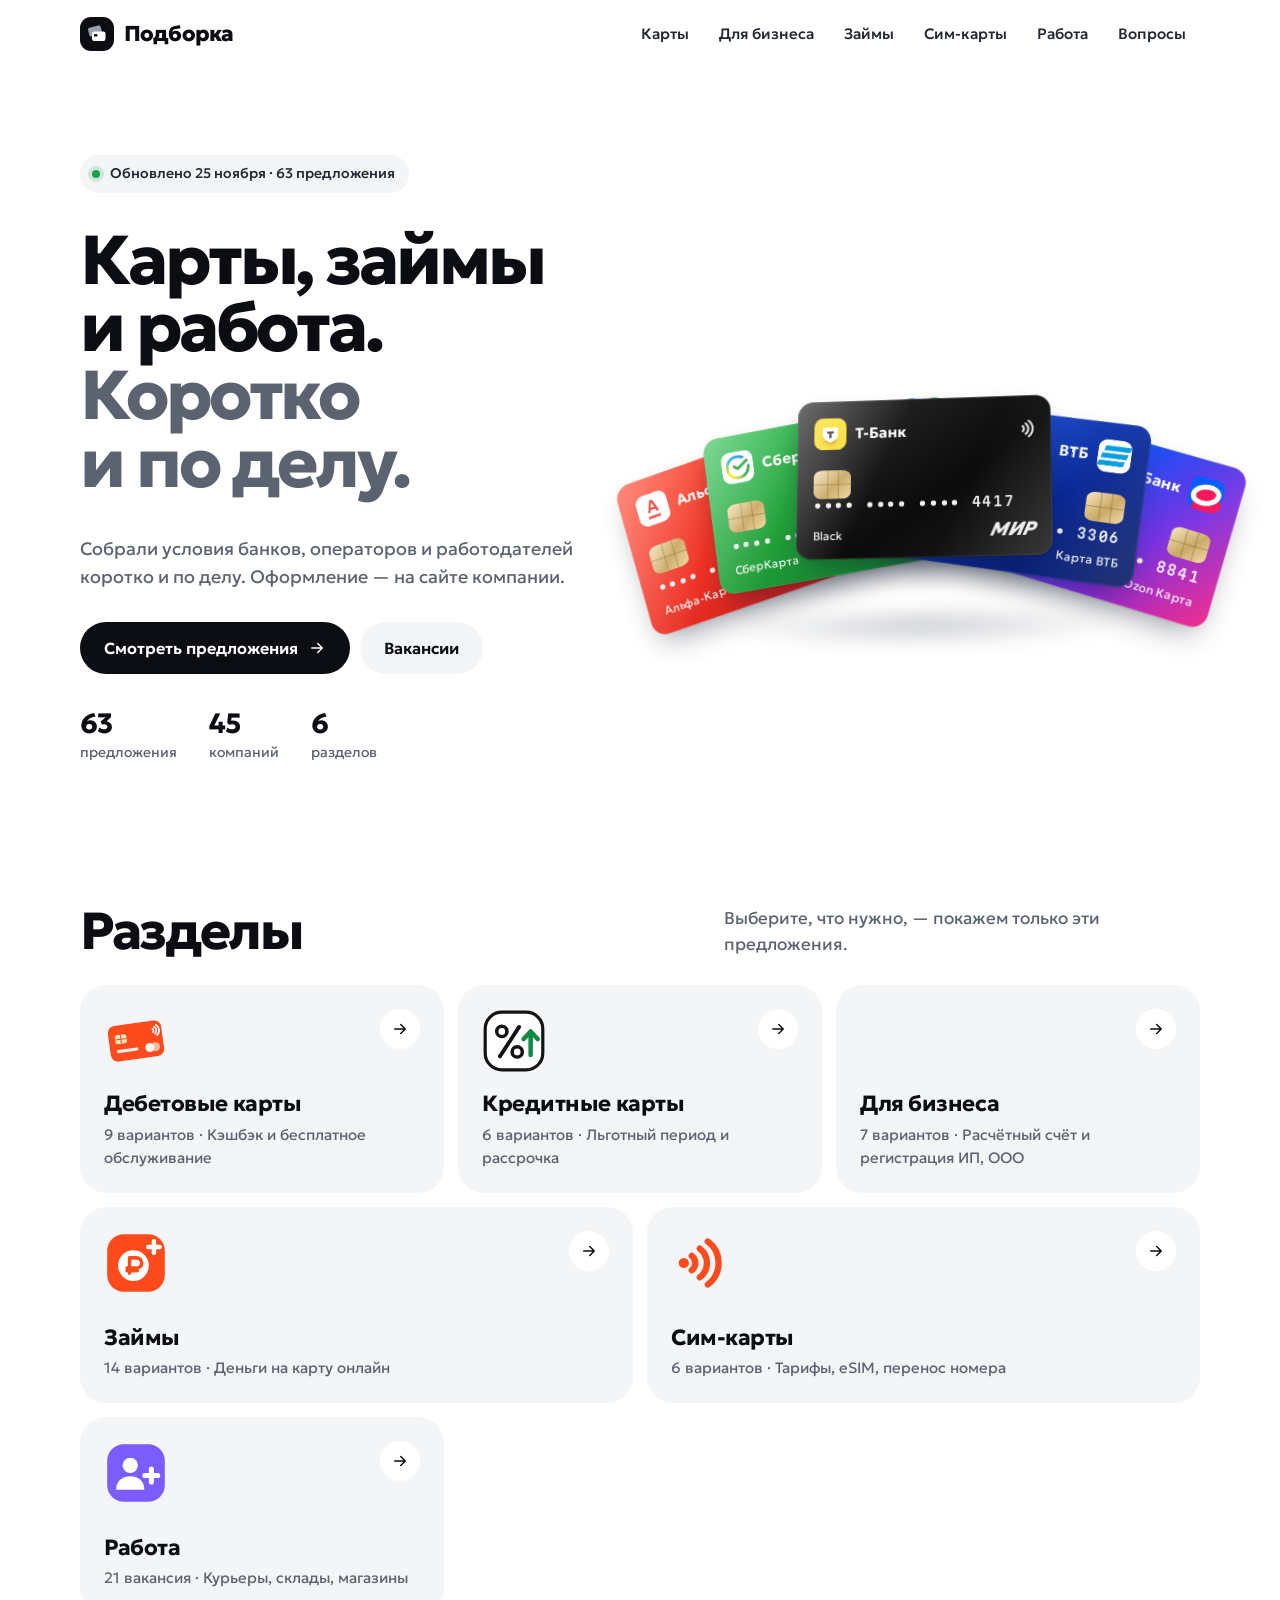
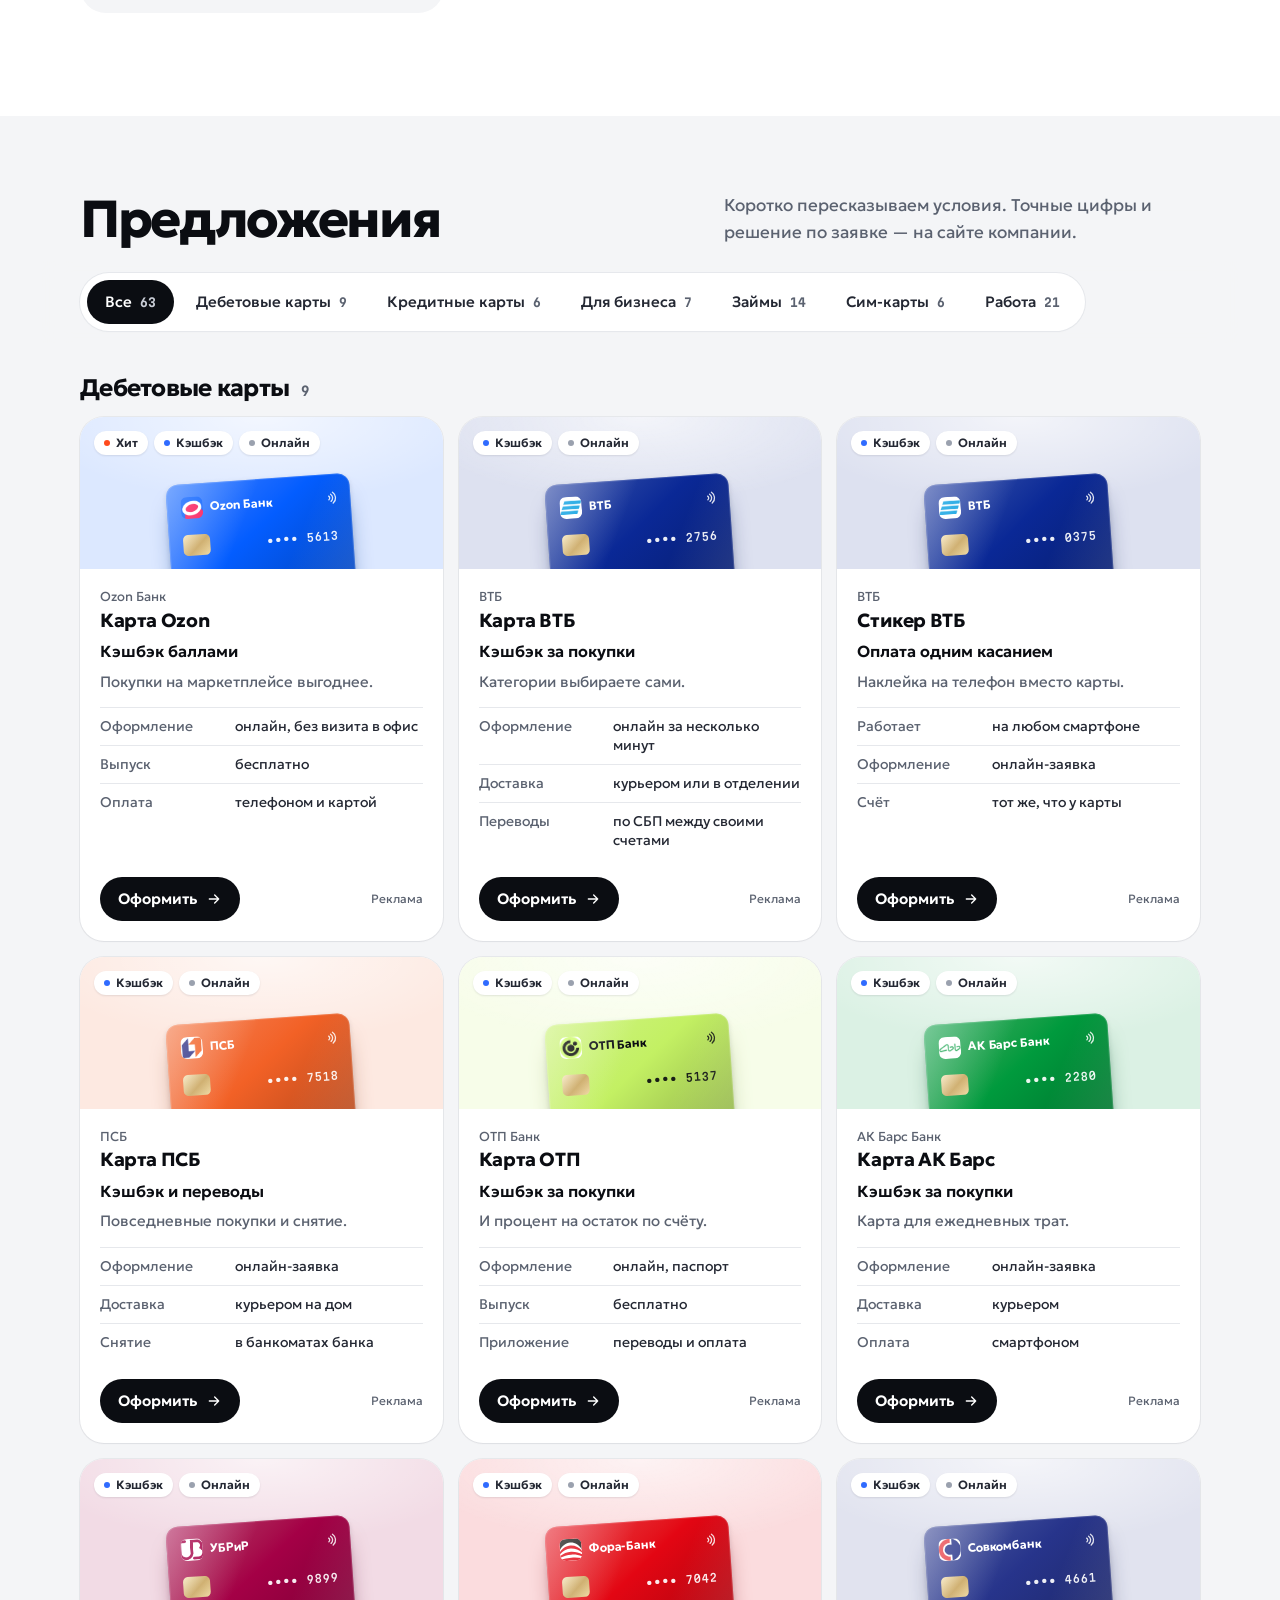
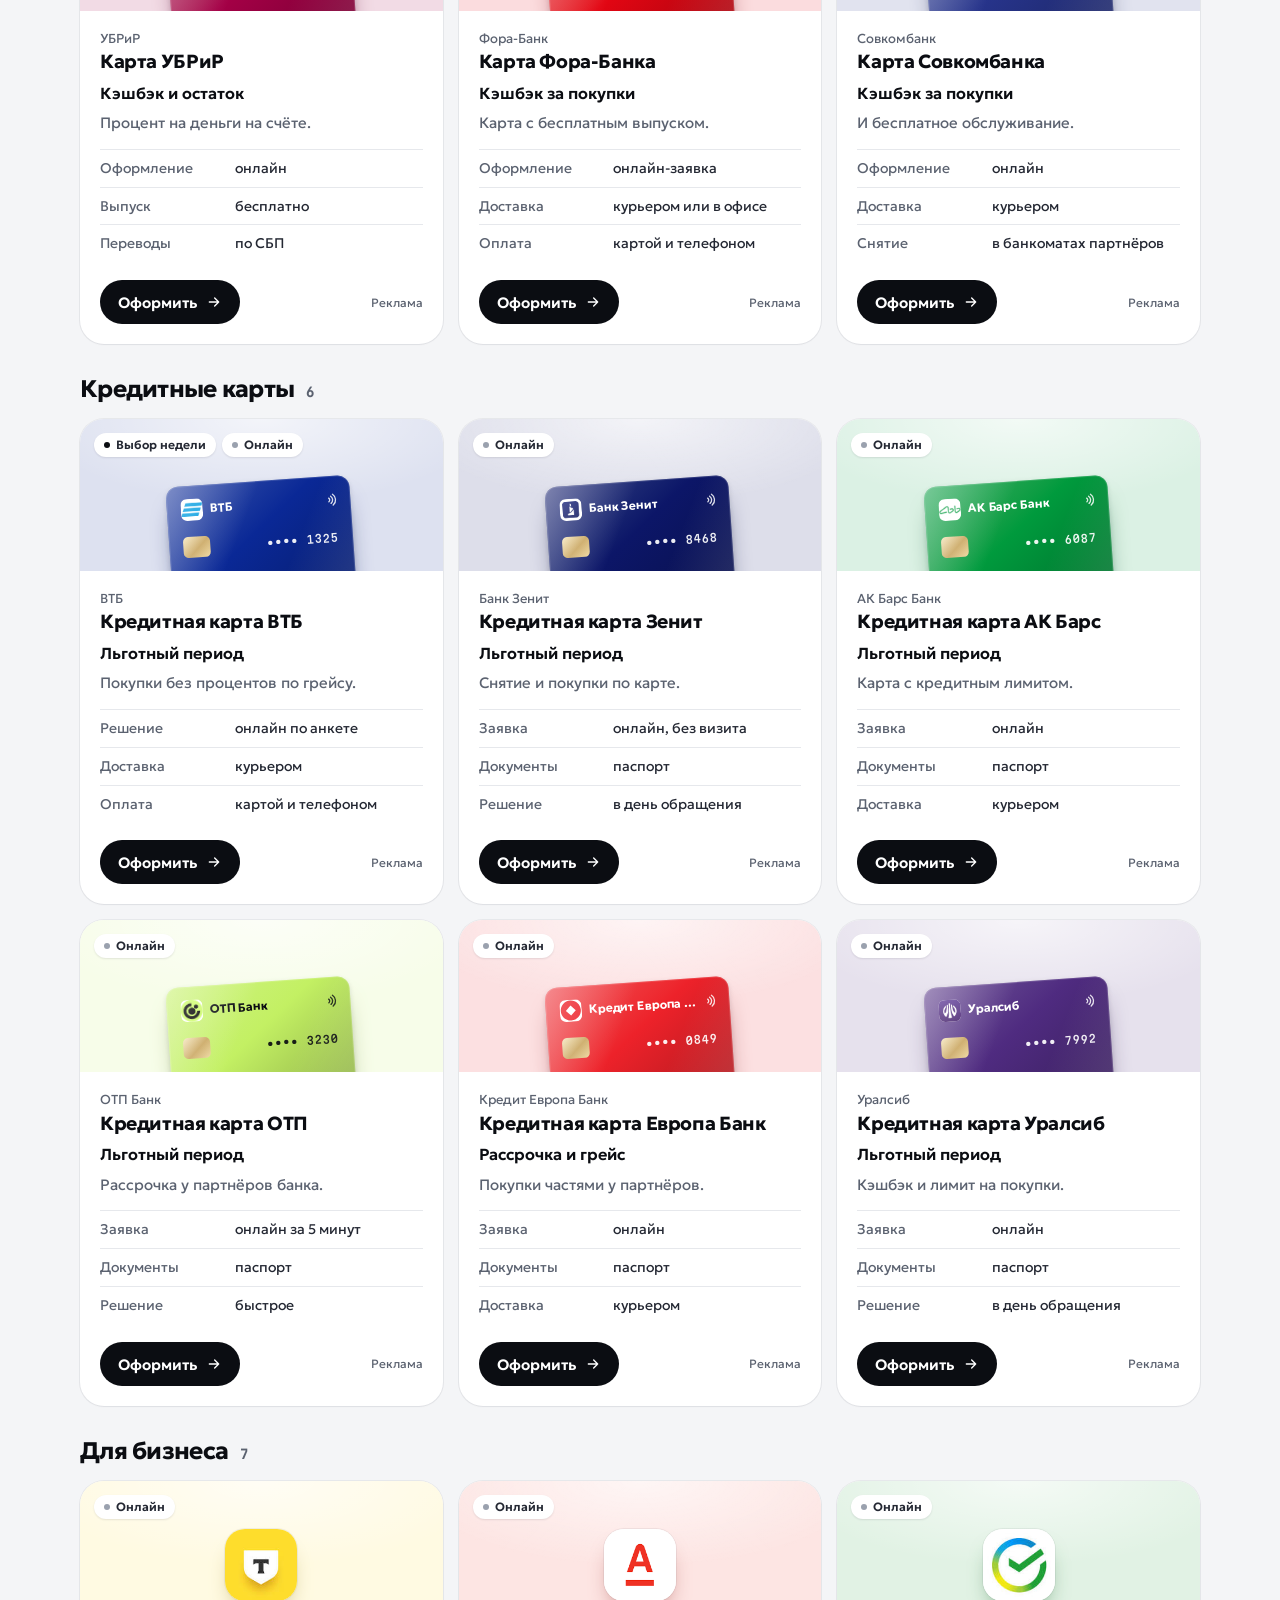
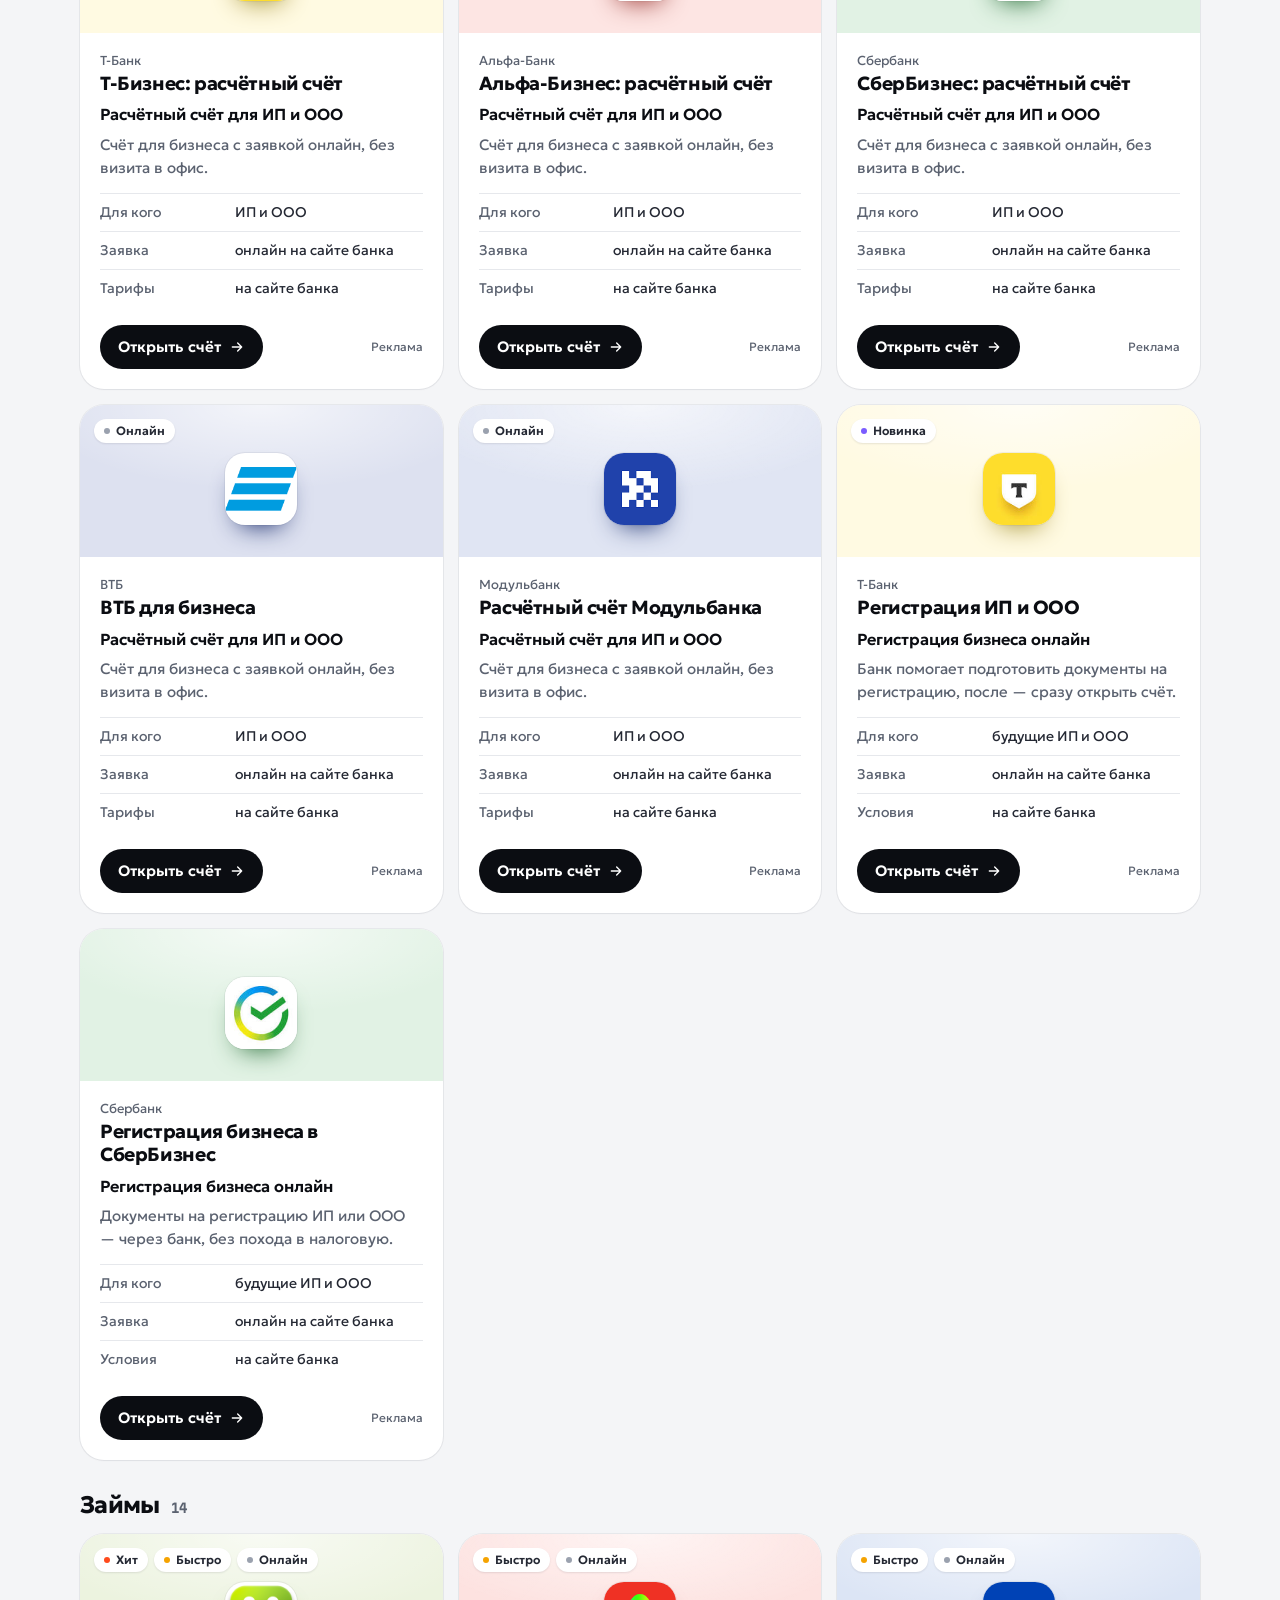
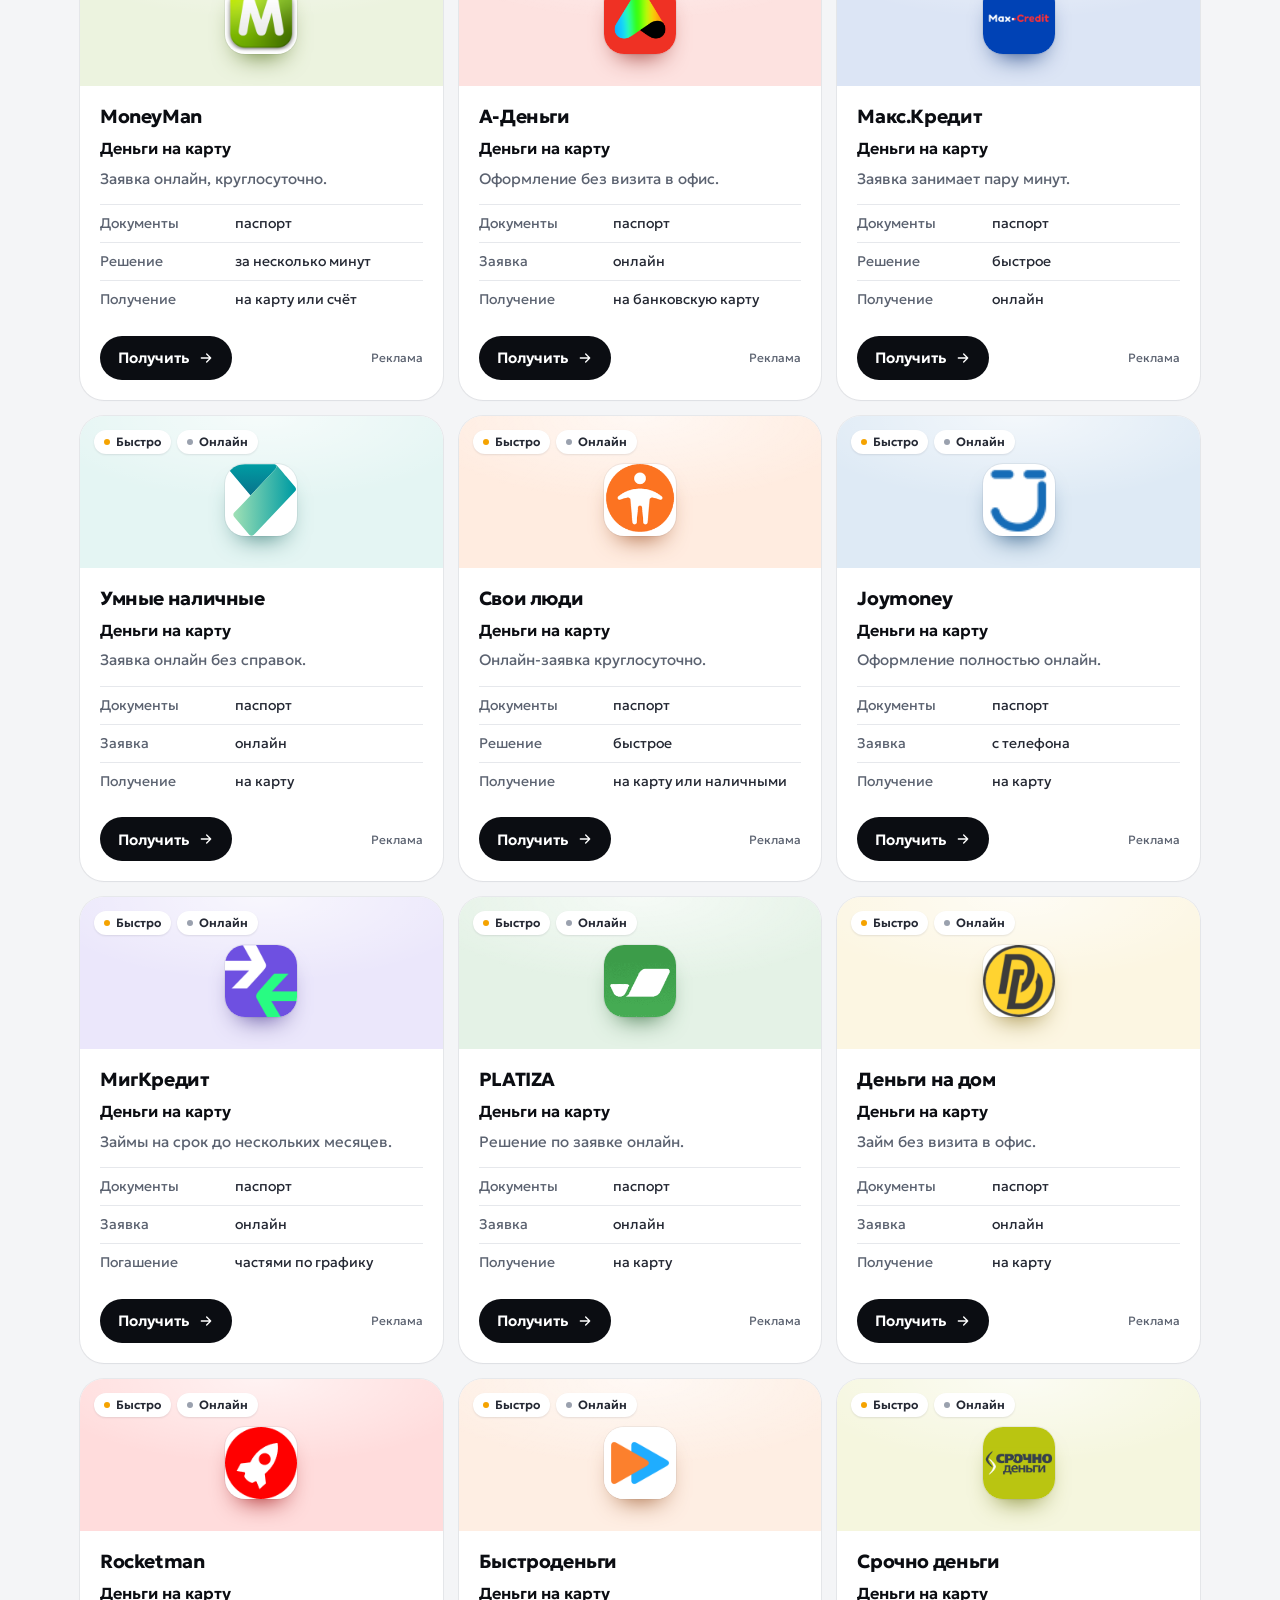
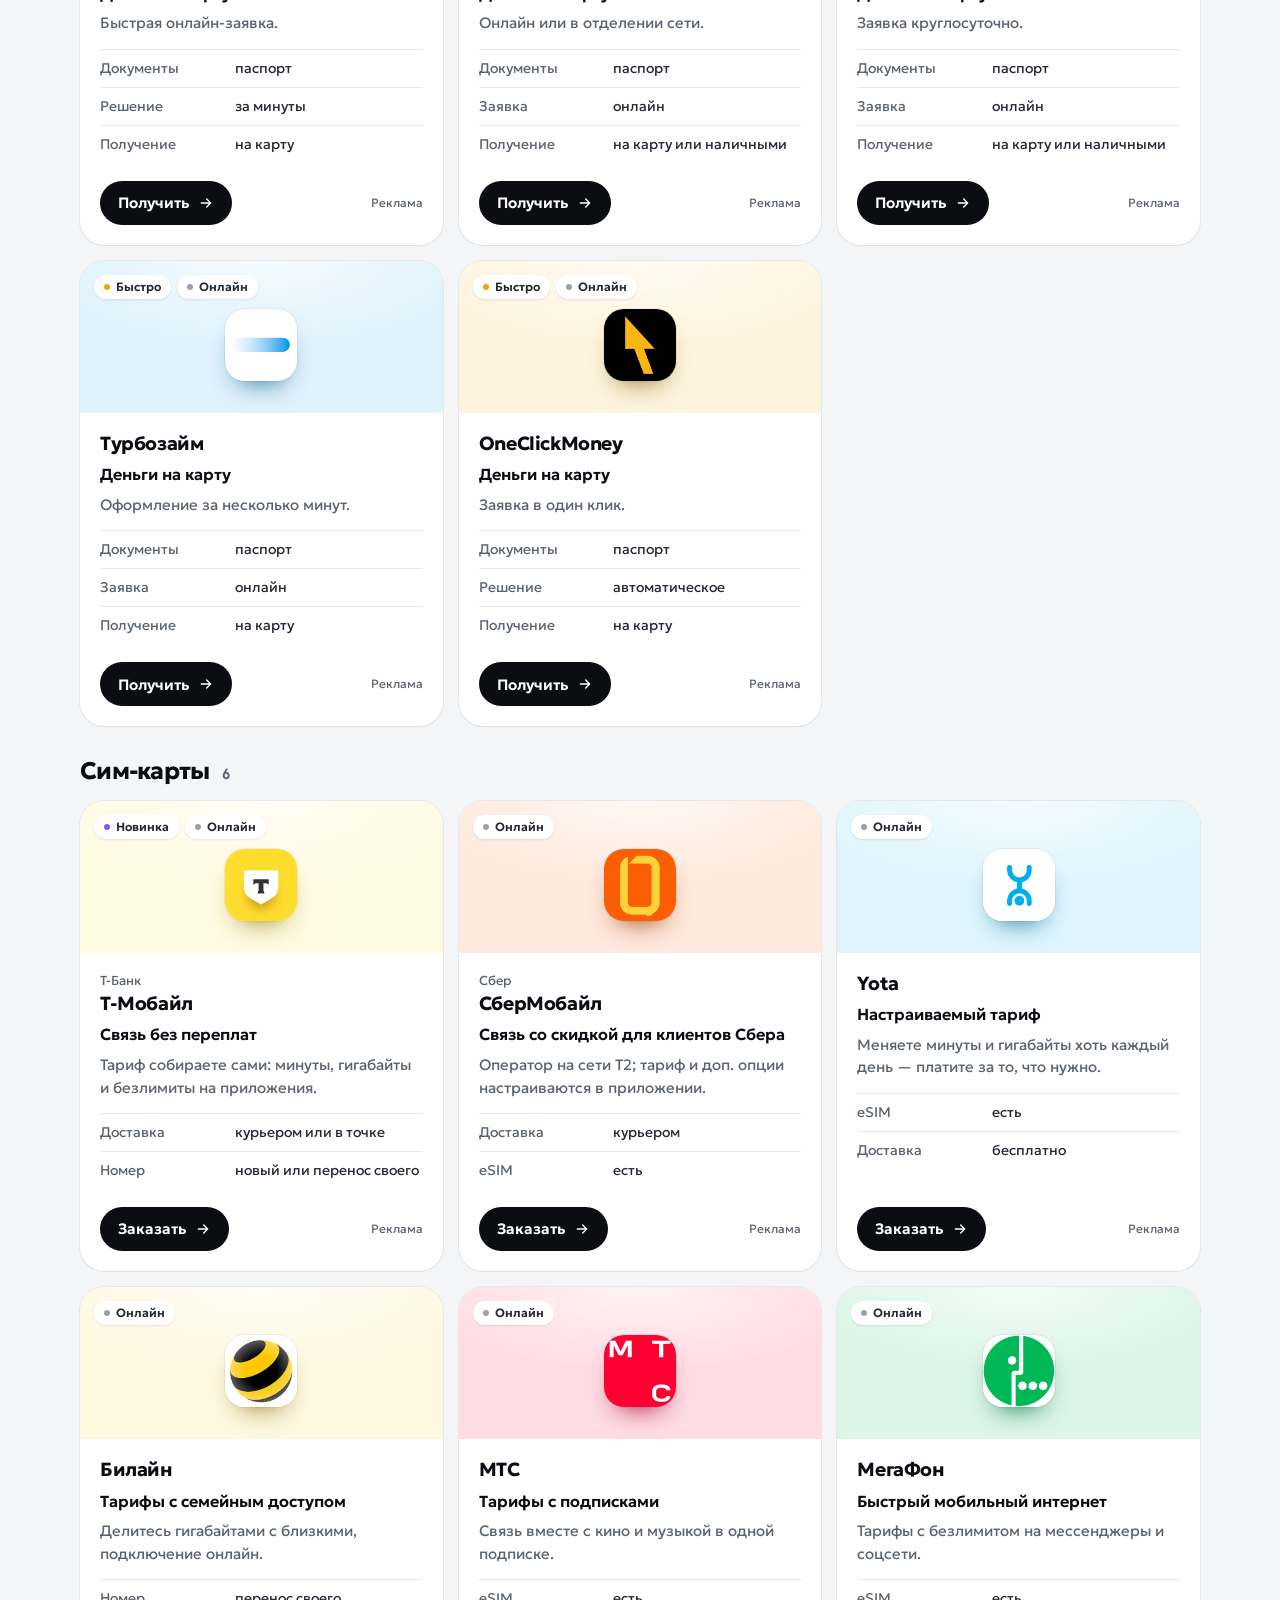
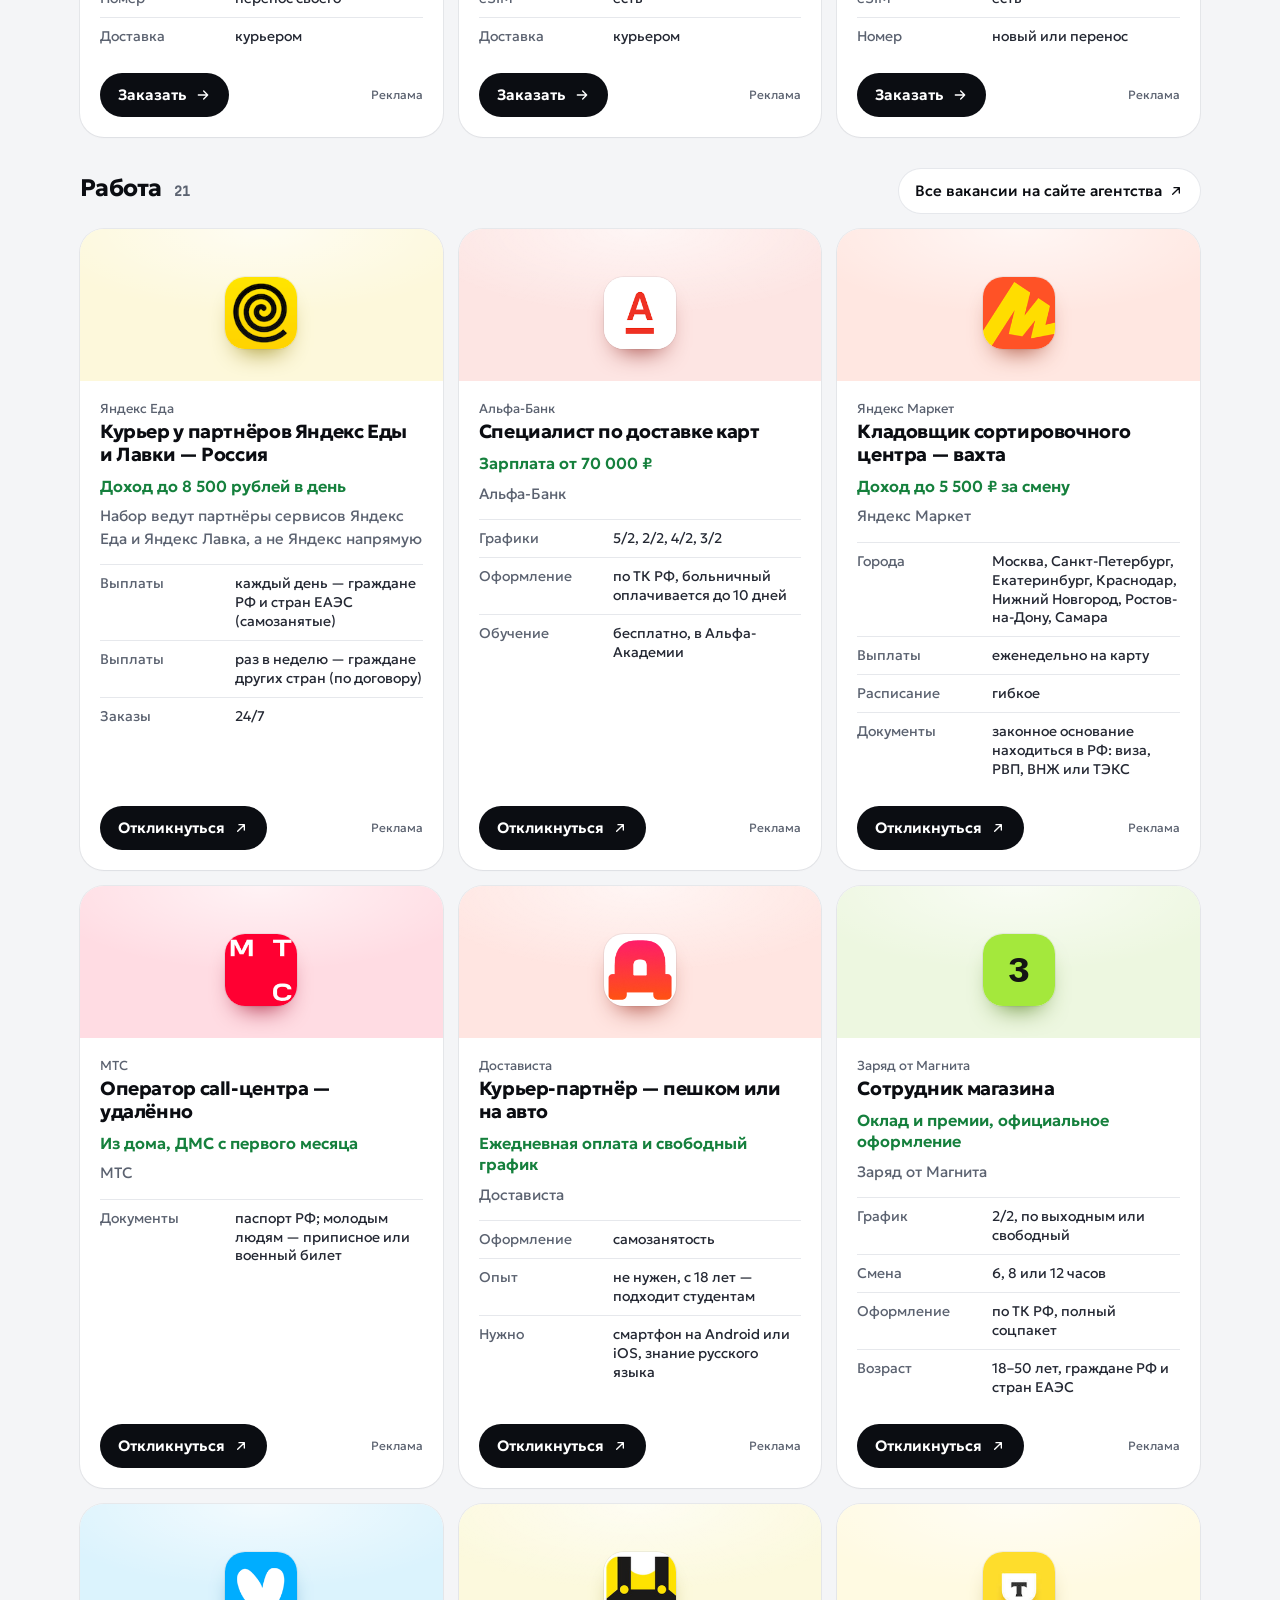
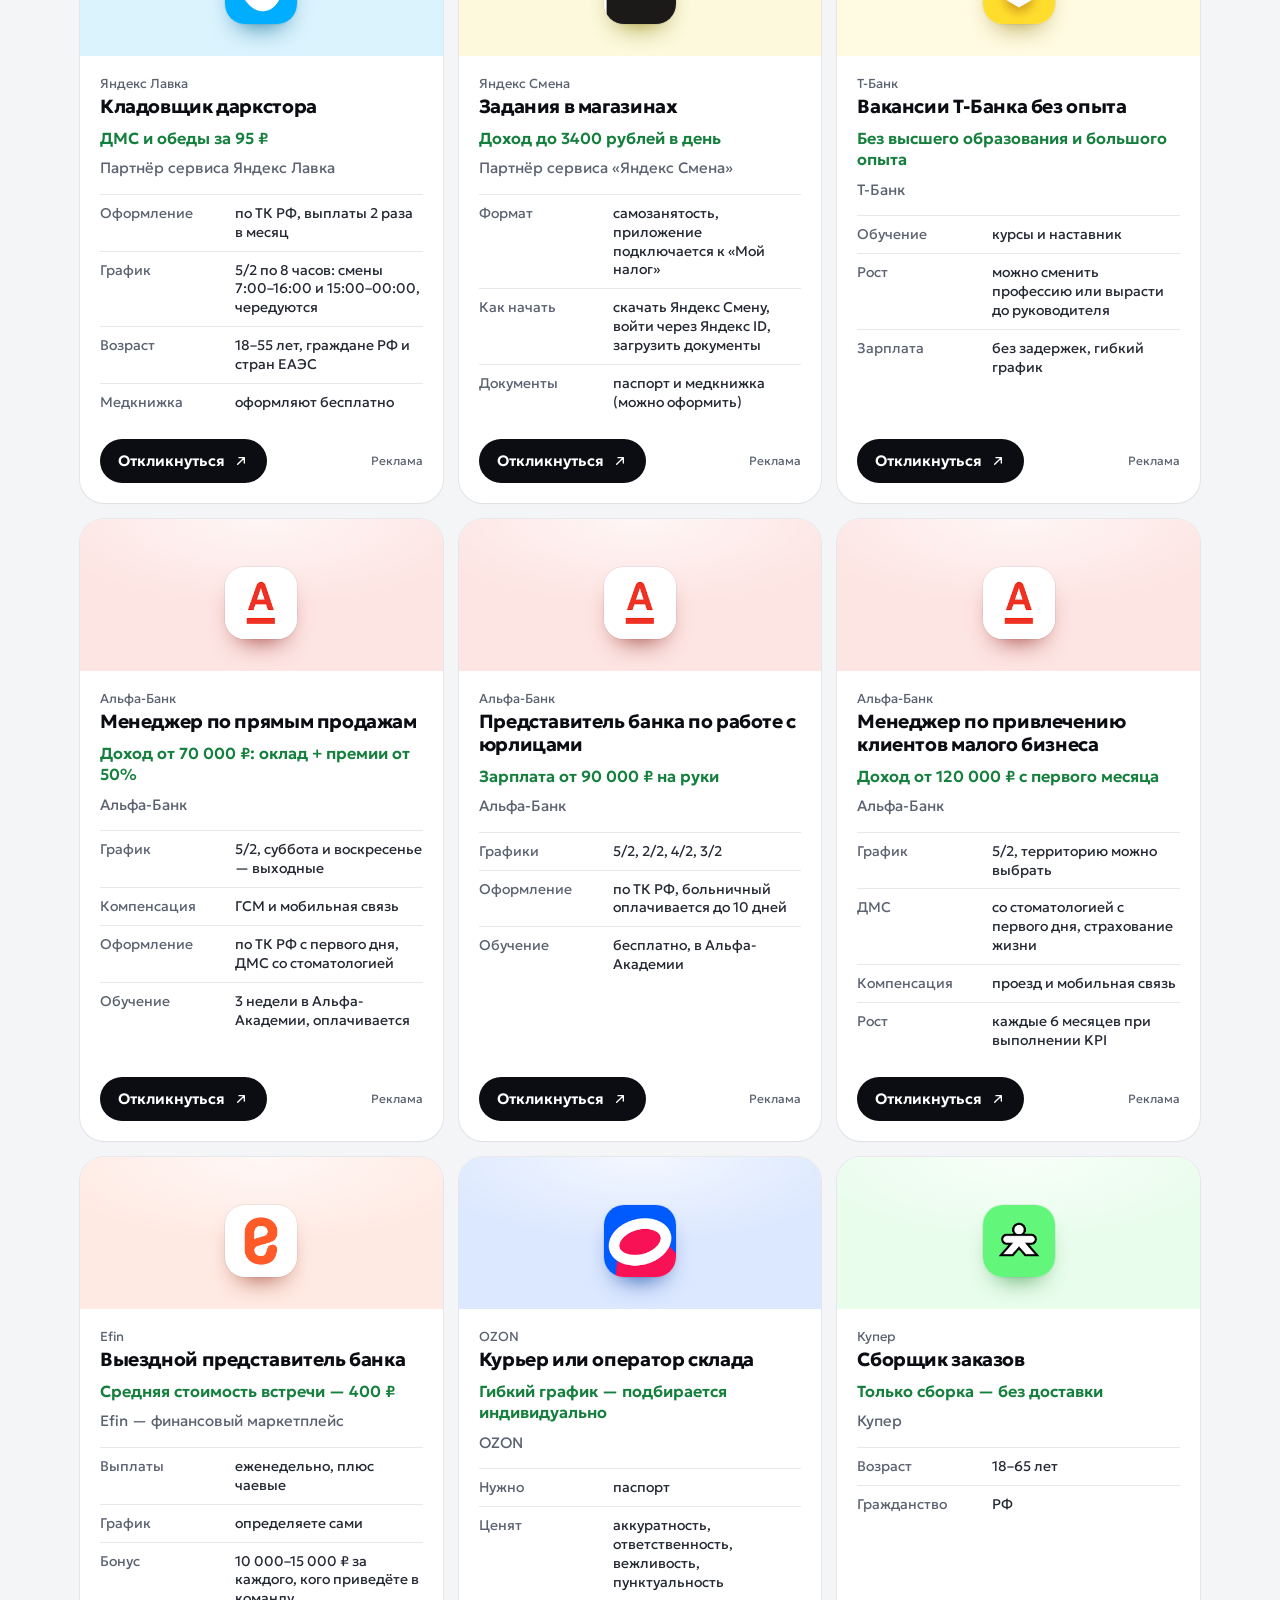
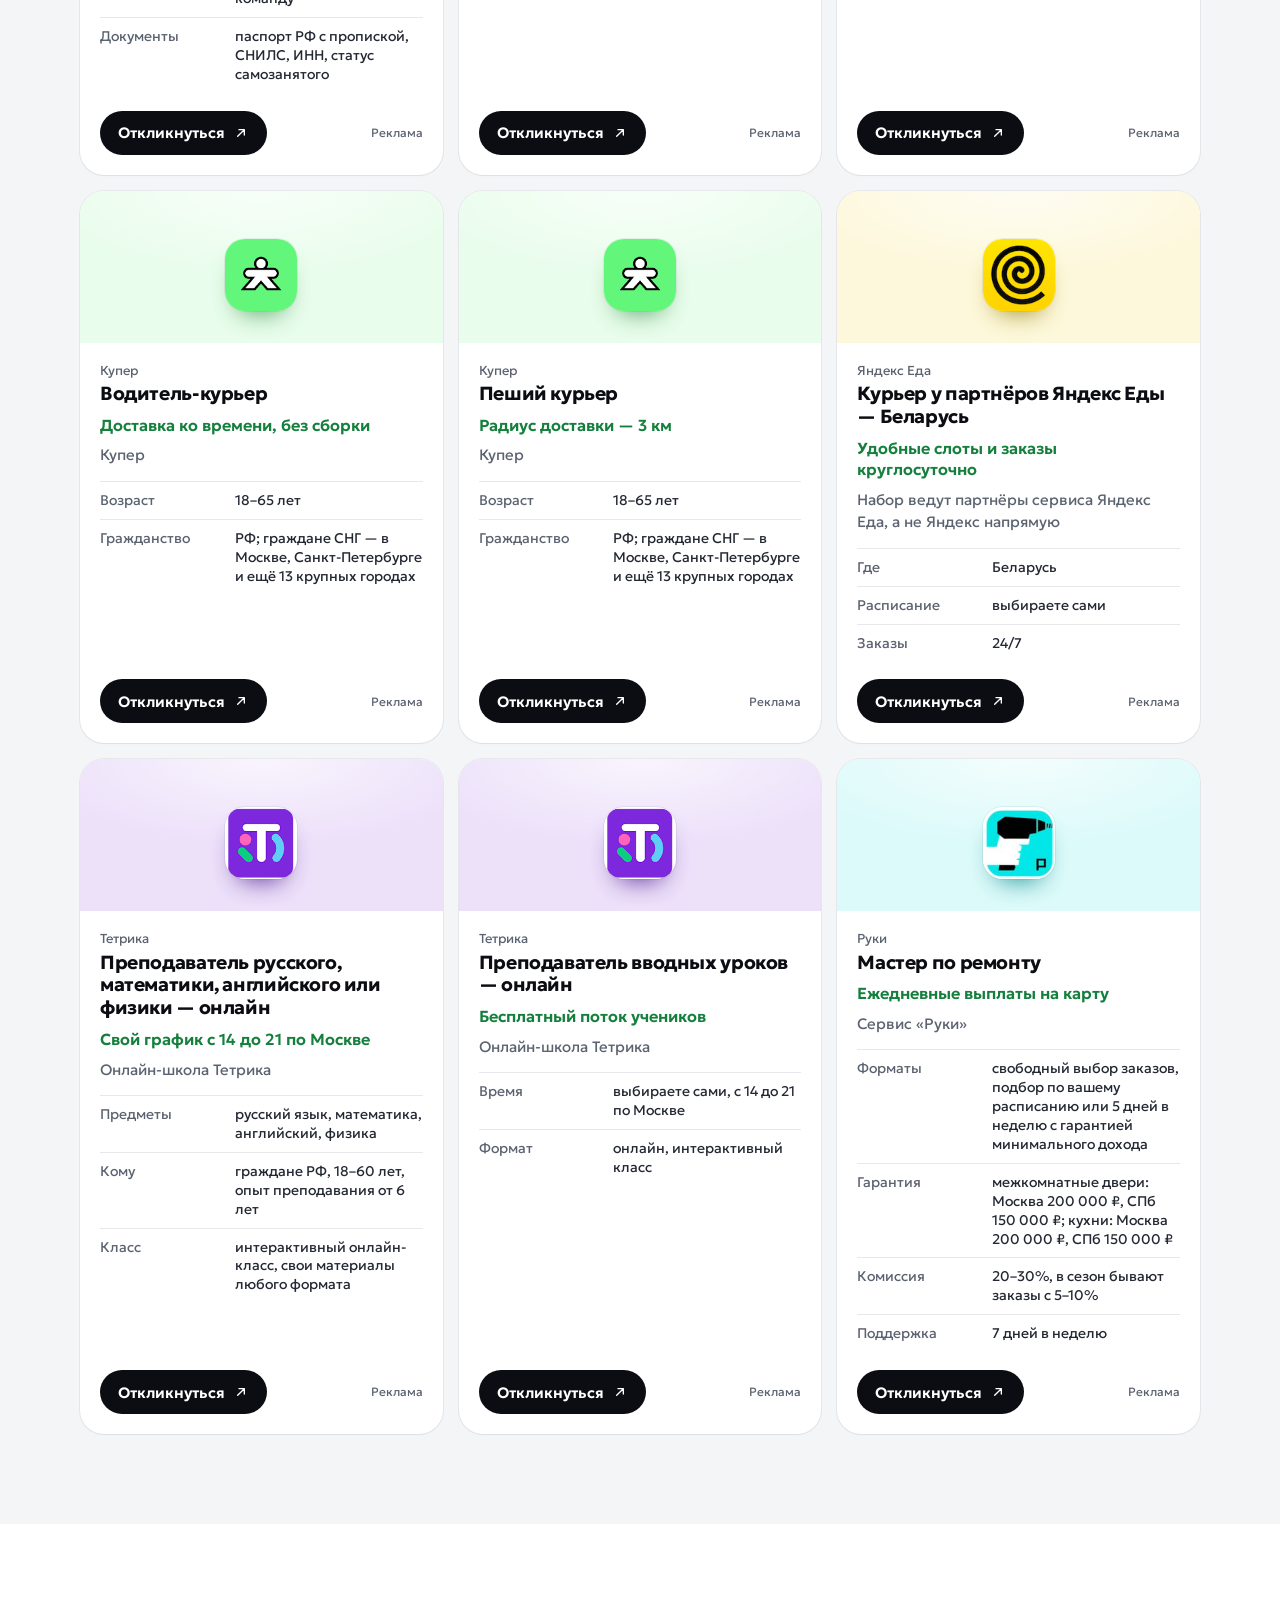
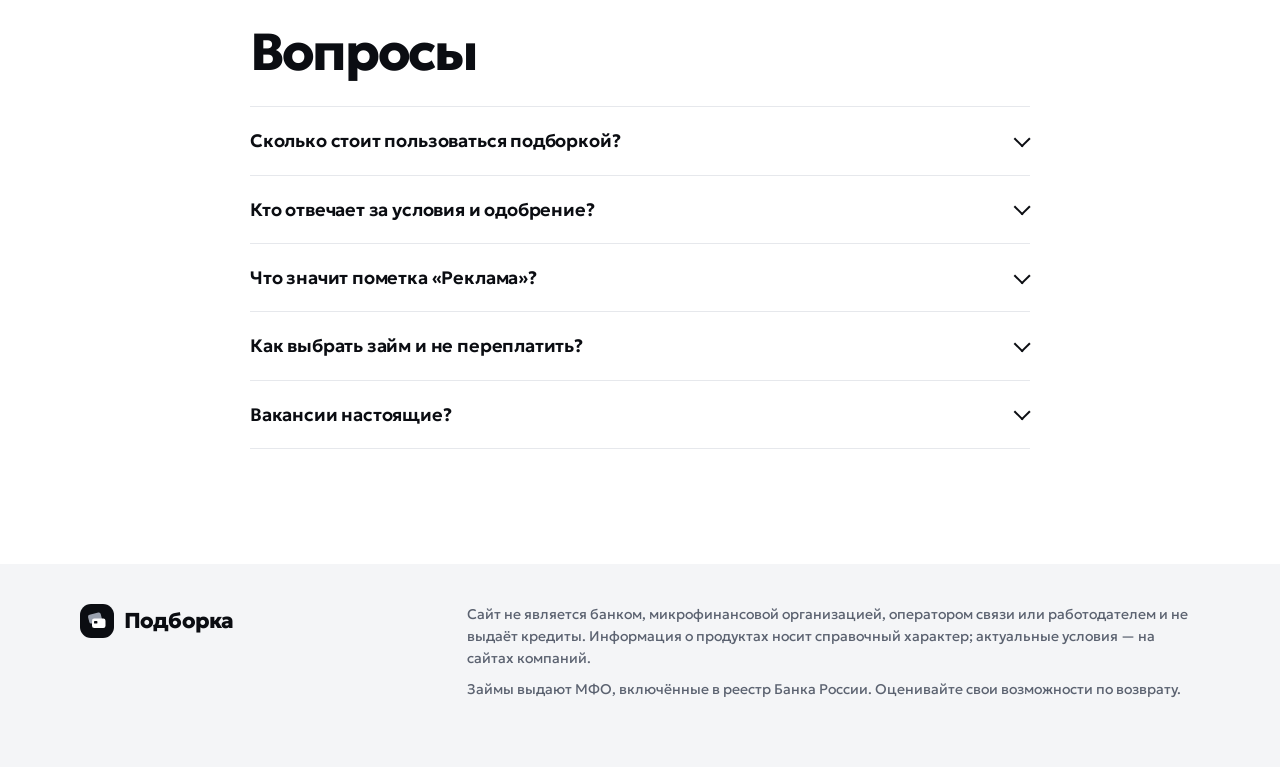
==== commit 62cba9be: "preview 2026-11-25" ====
--- a/index.html
+++ b/index.html
@@ -2,6 +2,7 @@
 <html lang="ru">
 <head>
 <meta charset="utf-8">
+<meta name="robots" content="noindex, nofollow">
 <meta name="viewport" content="width=device-width, initial-scale=1">
 <title>Подборка — карты, займы, сим-карты и вакансии</title>
 <meta name="description" content="Подборка дебетовых и кредитных карт, займов, сим-карт и вакансий с понятными условиями. Оформление на сайтах банков и компаний.">
@@ -12,8 +13,8 @@
 <meta name="twitter:card" content="summary_large_image">
 <link rel="icon" href="img/favicon.svg" type="image/svg+xml">
 <link rel="preload" href="fonts/Geologica.woff2" as="font" type="font/woff2" crossorigin>
-<link rel="stylesheet" href="css/style.css">
-<link rel="stylesheet" href="css/emoji.css">
+<link rel="stylesheet" href="css/style.css?v=20261125045437">
+<link rel="stylesheet" href="css/emoji.css?v=20261125045437">
 <script>document.documentElement.classList.add('js');</script>
 </head>
 <body>
@@ -25,6 +26,7 @@
     <nav aria-label="Основное меню">
       <ul>
         <li><a href="#cat-debit">Карты</a></li>
+        <li><a href="#cat-biz">Для бизнеса</a></li>
         <li><a href="#cat-mfo">Займы</a></li>
         <li><a href="#cat-sim">Сим-карты</a></li>
         <li><a href="#cat-hr">Работа</a></li>
@@ -119,7 +121,7 @@
     <div class="sec__head"><h2 id="faq-h">Вопросы</h2></div>
     <details><summary>Сколько стоит пользоваться подборкой?</summary><p>Нисколько. Вы переходите на сайт банка, оператора или компании и оформляете продукт там — на их условиях.</p></details>
     <details><summary>Кто отвечает за условия и одобрение?</summary><p>Банк, МФО, оператор связи или работодатель. Мы коротко пересказываем условия, но точные цифры, тарифы и решение по заявке — всегда на сайте компании. Перед оформлением прочитайте их полностью.</p></details>
-    <details><summary>Что значит пометка «Реклама» и erid?</summary><p>Ссылки в подборке рекламные. По закону такие ссылки маркируются, а номер erid показывает, что реклама зарегистрирована.</p></details>
+    <details><summary>Что значит пометка «Реклама»?</summary><p>Ссылки в подборке партнёрские: оформляете продукт на сайте компании, а мы получаем вознаграждение от неё. Для вас условия те же.</p></details>
     <details><summary>Как выбрать займ и не переплатить?</summary><p>Смотрите полную стоимость займа (ПСК) — она указана на сайте МФО. Берите сумму, которую точно вернёте в срок, и не оформляйте несколько займов сразу.</p></details>
     <details><summary>Вакансии настоящие?</summary><p>Да, это открытые вакансии компаний-партнёров. Кнопка «Откликнуться» открывает вакансию на сайте кадрового агентства — там оставляете заявку, а собеседование и оформление — у работодателя.</p></details>
   </section>
@@ -136,8 +138,9 @@
   </div>
 </footer>
 
-<script src="js/emoji.js"></script>
-<script src="js/brands.js"></script>
-<script src="js/app.js"></script>
+<script>if(typeof OFFERS==="undefined"){document.write('<script src="data.js?v=20261125045437"><\/script>');}</script>
+<script src="js/emoji.js?v=20261125045437"></script>
+<script src="js/brands.js?v=20261125045437"></script>
+<script src="js/app.js?v=20261125045437"></script>
 </body>
 </html>
